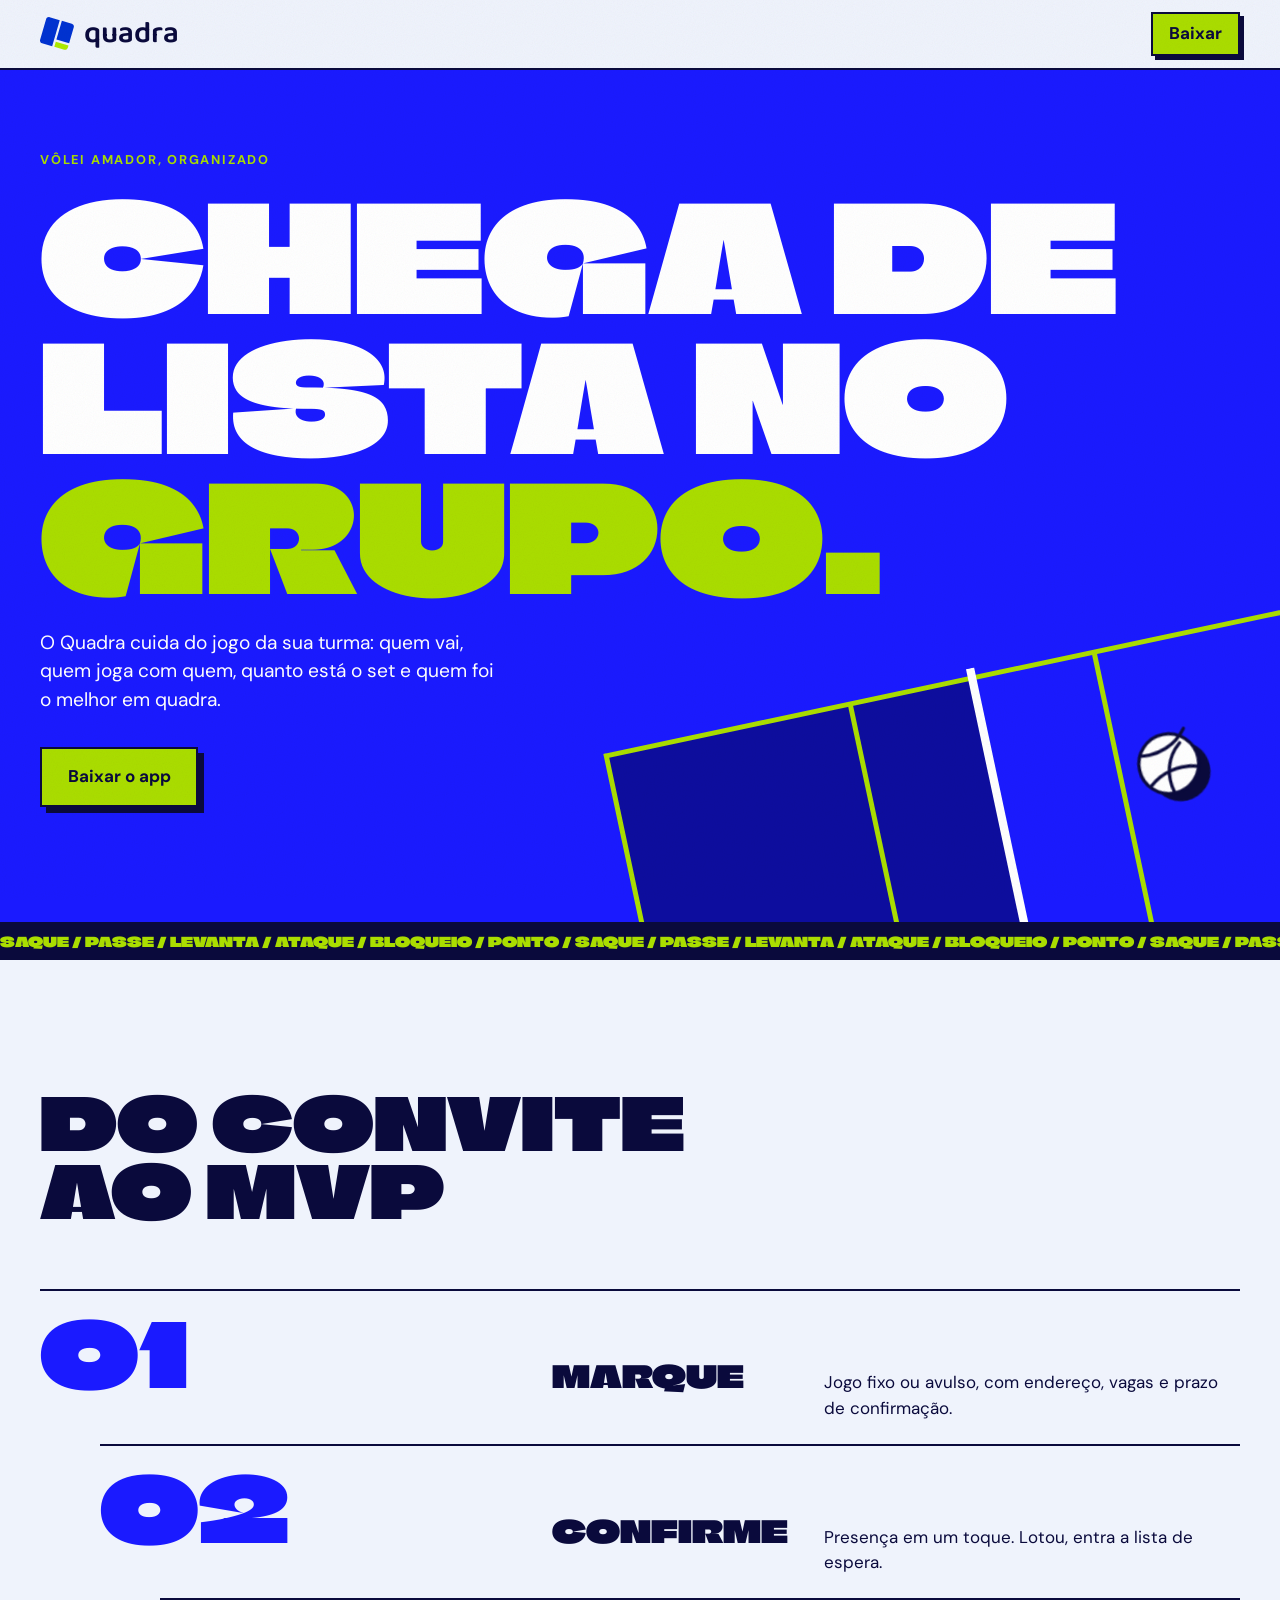
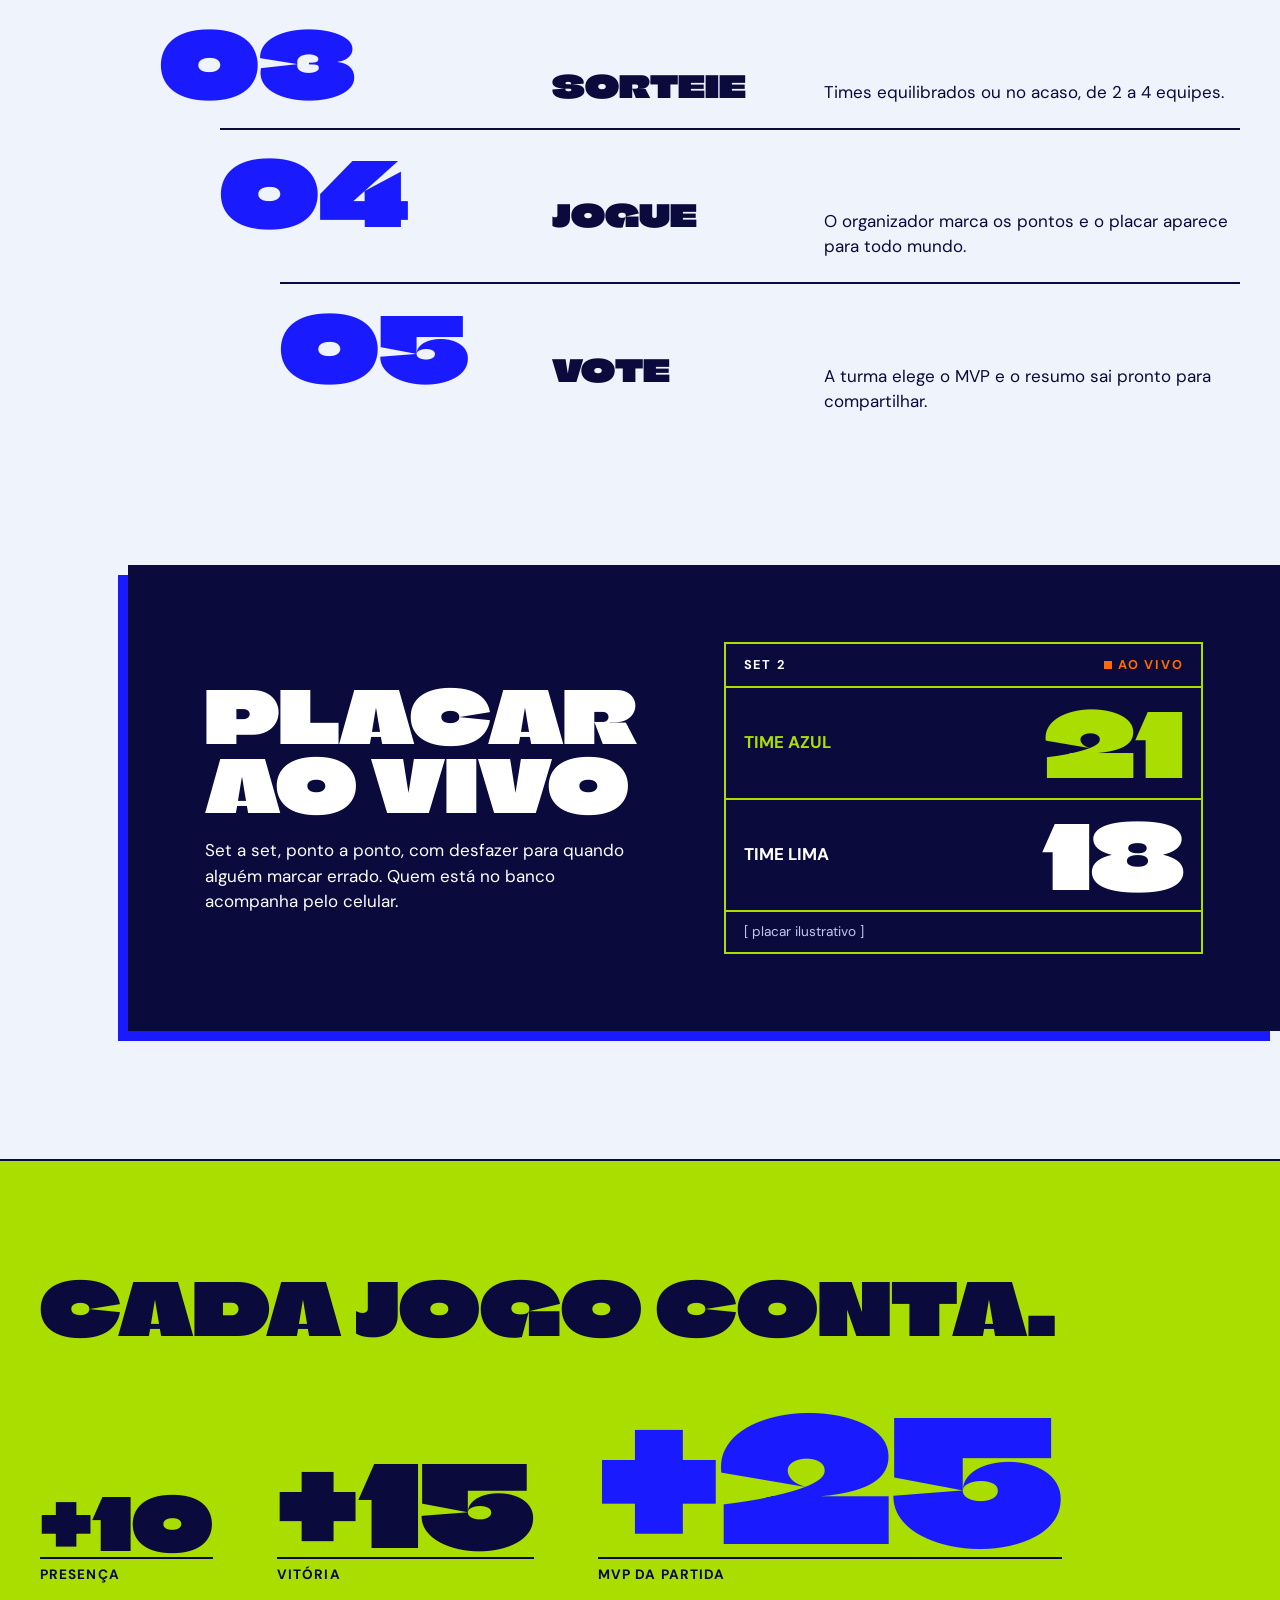
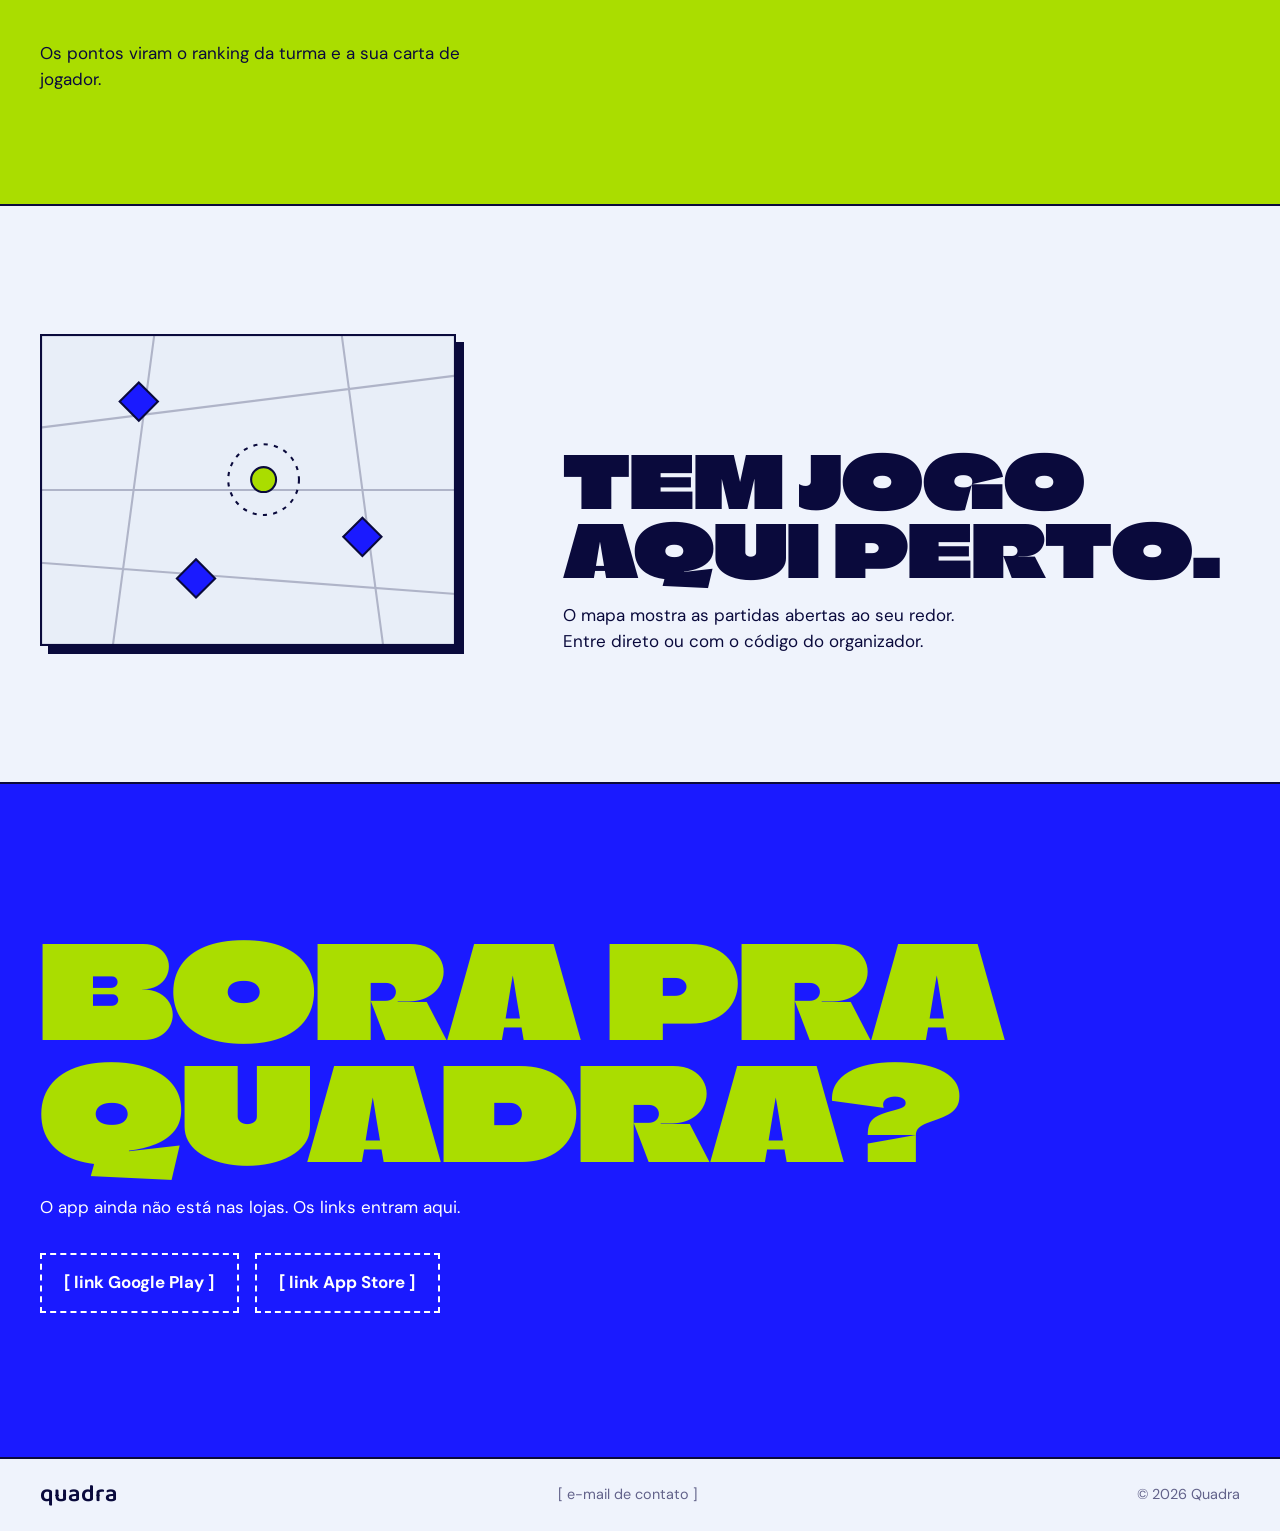
==== index.html @ 7c77d303 "feat(landing): página inicial do Quadra Co-Authored-By: Claude Opus 5.5 (1M context) <noreply@anthro" ====
<!doctype html>
<html lang="pt-BR">
<head>
  <meta charset="utf-8">
  <meta name="viewport" content="width=device-width, initial-scale=1">
  <title>Quadra | O vôlei da sua turma, organizado</title>
  <meta name="description" content="Quadra é o app de vôlei amador: presença confirmada, times equilibrados, placar ao vivo, MVP e ranking da turma.">
  <meta property="og:type" content="website">
  <meta property="og:title" content="Quadra | O vôlei da sua turma, organizado">
  <meta property="og:description" content="Presença confirmada, times equilibrados, placar ao vivo, MVP e ranking da turma.">
  <meta name="theme-color" content="#1A1AFF">

  <!-- Favicon: o símbolo da marca, inline (mesmos paths de Icone-quadra-logo.svg) -->
  <link rel="icon" href="data:image/svg+xml,%3Csvg xmlns='http://www.w3.org/2000/svg' viewBox='0 0 169 163'%3E%3Cpath d='M47.9.6l50.2 14.5-37.6 129.7-50.2-14.5C2.7 128.1-1.6 120.2.6 112.6L30.2 10.3C32.4 2.7 40.3-1.6 47.9.6z' fill='%230032D1'/%3E%3Cpath d='M120.5 162.2l-49.4-14.3 7.4-25.6 63.2 18.3-3.5 11.9c-2.2 7.6-10.1 11.9-17.7 9.7z' fill='%23ACEA00'/%3E%3Cpath d='M108.7 18.2l49.4 14.3c7.6 2.2 12 10.2 9.8 17.8l-23.2 79.8-63.1-18.3z' fill='%230032D1'/%3E%3C/svg%3E">

  <link rel="preconnect" href="https://fonts.googleapis.com">
  <link rel="preconnect" href="https://fonts.gstatic.com" crossorigin>
  <link rel="stylesheet" href="https://fonts.googleapis.com/css2?family=Climate+Crisis&family=DM+Sans:wght@400;500;700&display=swap">
  <!-- Baloo 2 é exclusiva do wordmark: baixa só as letras de "quadra" -->
  <link rel="stylesheet" href="https://fonts.googleapis.com/css2?family=Baloo+2:wght@600&text=quadra&display=swap">
  <link rel="stylesheet" href="styles.css">

  <!-- Liga o scroll reveal só se houver JS; sem JS o conteúdo fica visível -->
  <script>document.documentElement.classList.add('js')</script>
</head>
<body>
  <a class="skip" href="#conteudo">Pular para o conteúdo</a>

  <header class="top">
    <div class="wrap top-in">
      <a class="brand" href="#" aria-label="Quadra, início">
        <svg viewBox="0 0 169 163" width="34" height="33" aria-hidden="true">
          <path d="M47.9316.5777 98.0858 15.1204 60.4704 144.847 10.3162 130.304C2.72875 128.104-1.64255 120.163.557503 112.575L30.2026 10.3364C32.4026 2.74895 40.3442-1.62236 47.9316.5777Z" fill="#0032D1"/>
          <path d="M120.52 162.24 71.13 147.92 78.55 122.31 141.68 140.61 138.24 152.47C136.04 160.06 128.1 164.43 120.51 162.23Z" fill="#ACEA00"/>
          <path d="M108.737 18.2061 158.123 32.5259C165.711 34.726 170.082 42.6675 167.882 50.255L144.728 130.106 81.5986 111.801Z" fill="#0032D1"/>
        </svg>
        <span class="wordmark">quadra</span>
      </a>
      <a class="btn btn-small" href="#baixar">Baixar</a>
    </div>
  </header>

  <main id="conteudo">

    <!-- HERO: manchete à esquerda, quadra vista de cima sangrando pela direita -->
    <section class="hero">
      <div class="wrap">
        <p class="eyebrow">Vôlei amador, organizado</p>
        <h1>
          <span>Chega de</span>
          <span>lista no</span>
          <span class="hl">grupo.</span>
        </h1>
        <p class="lede">O Quadra cuida do jogo da sua turma: quem vai, quem joga com quem, quanto está o set e quem foi o melhor em quadra.</p>
        <a class="btn" href="#baixar">Baixar o app</a>
      </div>

      <svg class="court" viewBox="-12 -12 924 474" aria-hidden="true">
        <rect x="0" y="0" width="450" height="450" fill="#0D0D9E"/>
        <rect class="draw" x="0" y="0" width="900" height="450" pathLength="1"/>
        <line class="draw" x1="300" y1="0" x2="300" y2="450" pathLength="1"/>
        <line class="draw" x1="600" y1="0" x2="600" y2="450" pathLength="1"/>
        <line class="draw net" x1="450" y1="-12" x2="450" y2="462" pathLength="1"/>
        <g class="ball">
          <circle cx="672" cy="162" r="36" fill="#0A0A3C"/>
          <circle cx="660" cy="150" r="36" fill="#fff" stroke="#0A0A3C" stroke-width="4"/>
          <path d="M628 134c22 4 44-4 58-22M660 186c-6-22 0-44 18-58M634 172c16-14 38-18 60-12" fill="none" stroke="#0A0A3C" stroke-width="4" stroke-linecap="round"/>
        </g>
      </svg>
    </section>

    <!-- Faixa de cartaz, decorativa -->
    <p class="strip" aria-hidden="true">Saque / Passe / Levanta / Ataque / Bloqueio / Ponto / Saque / Passe / Levanta / Ataque / Bloqueio / Ponto / Saque / Passe / Levanta / Ataque</p>

    <!-- SÚMULA: o jogo em 5 linhas, em escada (--i desloca cada linha no desktop) -->
    <section class="sheet">
      <div class="wrap">
        <h2 class="reveal">Do convite<br>ao MVP</h2>
        <ol class="steps">
          <li class="reveal" style="--i:0"><h3>Marque</h3><p>Jogo fixo ou avulso, com endereço, vagas e prazo de confirmação.</p></li>
          <li class="reveal" style="--i:1"><h3>Confirme</h3><p>Presença em um toque. Lotou, entra a lista de espera.</p></li>
          <li class="reveal" style="--i:2"><h3>Sorteie</h3><p>Times equilibrados ou no acaso, de 2 a 4 equipes.</p></li>
          <li class="reveal" style="--i:3"><h3>Jogue</h3><p>O organizador marca os pontos e o placar aparece para todo mundo.</p></li>
          <li class="reveal" style="--i:4"><h3>Vote</h3><p>A turma elege o MVP e o resumo sai pronto para compartilhar.</p></li>
        </ol>
      </div>
    </section>

    <!-- PLACAR: bloco navy deslocado para a direita, sangrando a borda -->
    <section class="live">
      <div class="live-block reveal">
        <div>
          <h2>Placar<br>ao vivo</h2>
          <p>Set a set, ponto a ponto, com desfazer para quando alguém marcar errado. Quem está no banco acompanha pelo celular.</p>
        </div>
        <figure class="board">
          <div class="board-head"><span>Set 2</span><span class="on-air">Ao vivo</span></div>
          <div class="board-row lead"><span>Time azul</span><b>21</b></div>
          <div class="board-row"><span>Time lima</span><b>18</b></div>
          <figcaption>[ placar ilustrativo ]</figcaption>
        </figure>
      </div>
    </section>

    <!-- PONTOS: os três valores crescem com o que valem -->
    <section class="points">
      <div class="wrap">
        <h2 class="reveal">Cada jogo conta.</h2>
        <dl class="reveal">
          <div class="p1"><dt>Presença</dt><dd>+10</dd></div>
          <div class="p2"><dt>Vitória</dt><dd>+15</dd></div>
          <div class="p3"><dt>MVP da partida</dt><dd>+25</dd></div>
        </dl>
        <p class="reveal">Os pontos viram o ranking da turma e a sua carta de jogador.</p>
      </div>
    </section>

    <!-- MAPA -->
    <section class="near">
      <div class="wrap near-in">
        <svg class="map reveal" viewBox="0 0 400 300" aria-hidden="true">
          <rect x="1" y="1" width="398" height="298" fill="#E8EEF8" stroke="#0A0A3C" stroke-width="2"/>
          <path d="M0 90 400 40M0 220 400 250M110 0 70 300M290 0 330 300M0 150 400 150" stroke="#0A0A3C" stroke-width="2" opacity=".25"/>
          <g fill="#1A1AFF" stroke="#0A0A3C" stroke-width="2">
            <rect x="82" y="52" width="26" height="26" transform="rotate(45 95 65)"/>
            <rect x="297" y="182" width="26" height="26" transform="rotate(45 310 195)"/>
            <rect x="137" y="222" width="26" height="26" transform="rotate(45 150 235)"/>
          </g>
          <circle cx="215" cy="140" r="12" fill="#AADD00" stroke="#0A0A3C" stroke-width="2"/>
          <circle cx="215" cy="140" r="34" fill="none" stroke="#0A0A3C" stroke-width="2" stroke-dasharray="4 6"/>
        </svg>
        <div class="near-text reveal">
          <h2>Tem jogo<br>aqui perto.</h2>
          <p>O mapa mostra as partidas abertas ao seu redor. Entre direto ou com o código do organizador.</p>
        </div>
      </div>
    </section>

    <!-- DOWNLOAD: links das lojas ainda são placeholders [ ] -->
    <section class="get" id="baixar">
      <div class="wrap">
        <h2 class="reveal">Bora pra<br>quadra?</h2>
        <p class="reveal">O app ainda não está nas lojas. Os links entram aqui.</p>
        <p class="slots reveal">
          <span class="slot">[ link Google Play ]</span>
          <span class="slot">[ link App Store ]</span>
        </p>
      </div>
    </section>
  </main>

  <footer class="foot">
    <div class="wrap foot-in">
      <span class="wordmark">quadra</span>
      <span>[ e-mail de contato ]</span>
      <span>© 2026 Quadra</span>
    </div>
  </footer>

  <script>
    // Scroll reveal discreto: cada bloco aparece uma vez e para de ser observado.
    const io = new IntersectionObserver((entries) => {
      for (const e of entries) if (e.isIntersecting) { e.target.classList.add('in'); io.unobserve(e.target); }
    }, { rootMargin: '0px 0px -10% 0px' });
    document.querySelectorAll('.reveal').forEach((el) => io.observe(el));
  </script>
</body>
</html>
---- styles.css ----
/* Quadra landing — cartaz de campeonato.
   Regra de estilo única: cantos retos, linha de 2px, sombra dura (sem blur). */

:root {
  /* Tokens do app (quadra-mobile/tailwind.config.js), sempre em cor sólida */
  --blue: #1A1AFF;
  --blue-dark: #0D0D9E;
  --lime: #AADD00;
  --navy: #0A0A3C;
  --paper: #EFF3FC;
  --orange: #FF6B00;
  --muted: #62628A;

  --line: 2px solid var(--navy);
  --display: "Climate Crisis", Impact, sans-serif;
  --text: "DM Sans", "Trebuchet MS", sans-serif;
  --focus: var(--navy);
}

*, *::before, *::after { box-sizing: border-box; }

html { scroll-behavior: smooth; }

body {
  margin: 0;
  background: var(--paper);
  color: var(--navy);
  font: 400 1.0625rem/1.5 var(--text);
  overflow-x: hidden;
}

/* Grain: ruído SVG fixo por cima de tudo, bem leve, sem capturar cliques */
body::before {
  content: "";
  position: fixed;
  inset: 0;
  z-index: 10;
  pointer-events: none;
  opacity: .07;
  mix-blend-mode: multiply;
  background: url("data:image/svg+xml,%3Csvg xmlns='http://www.w3.org/2000/svg' width='200' height='200'%3E%3Cfilter id='n'%3E%3CfeTurbulence type='fractalNoise' baseFrequency='.9' numOctaves='2'/%3E%3C/filter%3E%3Crect width='200' height='200' filter='url(%23n)'/%3E%3C/svg%3E");
}

.wrap { width: min(100% - 2.5rem, 75rem); margin-inline: auto; }

h1, h2, h3 {
  margin: 0;
  font-family: var(--display);
  font-weight: 400;
  text-transform: uppercase; /* Climate Crisis é sempre maiúscula */
  line-height: .95;
}
h2 { font-size: clamp(1.9rem, 6vw, 4.5rem); }
p { margin: 0; max-width: 36ch; }

:focus-visible { outline: 3px solid var(--focus); outline-offset: 3px; }

.skip { position: absolute; left: -999px; top: 0; z-index: 20; padding: .75rem 1rem; background: var(--lime); color: var(--navy); font-weight: 700; }
.skip:focus { left: 0; }

/* ---------- Botão: a sombra dura "afunda" no hover e some no clique ---------- */
.btn {
  display: inline-block;
  padding: .95rem 1.6rem;
  background: var(--lime);
  color: var(--navy);
  border: var(--line);
  box-shadow: 6px 6px 0 var(--navy);
  font-weight: 700;
  text-decoration: none;
  transition: transform .12s, box-shadow .12s;
}
.btn:hover { transform: translate(3px, 3px); box-shadow: 3px 3px 0 var(--navy); }
.btn:active { transform: translate(6px, 6px); box-shadow: none; }
.btn-small { padding: .45rem 1rem; box-shadow: 4px 4px 0 var(--navy); }
.btn-small:hover { transform: translate(2px, 2px); box-shadow: 2px 2px 0 var(--navy); }
.btn-small:active { transform: translate(4px, 4px); }

/* ---------- Topo ---------- */
.top { border-bottom: var(--line); }
.top-in { display: flex; align-items: center; justify-content: space-between; padding-block: .75rem; }
.brand { display: flex; align-items: center; gap: .6rem; text-decoration: none; color: var(--navy); }
.wordmark { font: 600 1.9rem/1 "Baloo 2", var(--text); text-transform: lowercase; }

/* ---------- Hero ---------- */
.hero {
  --focus: #fff;
  position: relative;
  overflow: hidden;
  background: var(--blue);
  color: #fff;
  padding-top: clamp(2.5rem, 7vw, 5rem);
  border-bottom: var(--line);
}
.hero .wrap { position: relative; z-index: 1; }

.eyebrow { font-size: .8rem; font-weight: 700; letter-spacing: .14em; text-transform: uppercase; color: var(--lime); max-width: none; }

h1 { font-size: clamp(2.4rem, 11.5vw, 9.5rem); margin: 1rem 0 1.5rem; }
h1 span { display: block; white-space: nowrap; animation: rise .7s cubic-bezier(.2, .8, .2, 1) both; }
h1 span:nth-child(2) { animation-delay: .08s; }
h1 span:nth-child(3) { animation-delay: .16s; }
h1 .hl { color: var(--lime); }

.lede { font-size: clamp(1.05rem, 1.5vw, 1.3rem); margin-bottom: 2rem; }

/* Quadra vista de cima: no celular fica abaixo do texto, sangrando pela direita */
.court { display: block; width: 135%; margin: 2.5rem 0 -14% 12%; transform: rotate(-12deg); }
.draw { fill: none; stroke: var(--lime); stroke-width: 6; stroke-dasharray: 1; animation: draw 1.1s .35s ease-out both; }
.draw.net { stroke: #fff; stroke-width: 10; animation-delay: .9s; }
.ball { transform-box: fill-box; transform-origin: center; animation: pop .45s 1.4s cubic-bezier(.3, 1.6, .5, 1) both; }

@keyframes rise { from { opacity: 0; transform: translateY(.4em); } }
@keyframes draw { from { stroke-dashoffset: 1; } }
@keyframes pop { from { opacity: 0; transform: scale(.3); } }

/* ---------- Faixa ---------- */
.strip {
  max-width: none;
  padding: .7rem 0;
  background: var(--navy);
  color: var(--lime);
  font: 400 .85rem/1 var(--display);
  text-transform: uppercase;
  white-space: nowrap;
  overflow: hidden;
}

/* ---------- Súmula ---------- */
.sheet { padding-block: clamp(4rem, 10vw, 8rem); }
.sheet h2 { margin-bottom: clamp(2rem, 5vw, 4rem); }

.steps { list-style: none; margin: 0; padding: 0; counter-reset: step; }
.steps li {
  display: grid;
  grid-template-columns: 6.75rem 1fr; /* largura fixa: os títulos alinham mesmo com números de larguras diferentes */
  column-gap: 1rem;
  align-items: baseline;
  padding-block: 1.4rem;
  border-top: var(--line);
}
.steps li::before {
  counter-increment: step;
  content: counter(step, decimal-leading-zero);
  grid-row: span 2;
  font: 400 clamp(2.5rem, 7vw, 5.5rem)/.9 var(--display);
  color: var(--blue);
}
.steps h3 { font-size: clamp(1.15rem, 2.4vw, 1.9rem); margin-bottom: .4rem; }

/* ---------- Placar ---------- */
.live { padding-bottom: clamp(4rem, 10vw, 8rem); }
.live-block {
  --focus: #fff;
  display: grid;
  gap: 2.5rem;
  margin-left: max(1.25rem, 10vw); /* encosta na borda direita da tela */
  padding: clamp(2rem, 6vw, 5rem) clamp(1.25rem, 6vw, 5rem);
  background: var(--navy);
  color: #fff;
  box-shadow: -10px 10px 0 var(--blue);
}
.live-block h2 { margin-bottom: 1.25rem; }

.board { margin: 0; border: 2px solid var(--lime); max-width: 30rem; }
.board-head, .board-row { display: flex; align-items: center; justify-content: space-between; padding: .7rem 1.1rem; }
.board-head { font-size: .8rem; font-weight: 700; letter-spacing: .14em; text-transform: uppercase; }
.on-air { color: var(--orange); }
.on-air::before { content: ""; display: inline-block; width: .6em; height: .6em; margin-right: .5em; background: currentColor; }
.board-row { border-top: 2px solid var(--lime); font-weight: 700; text-transform: uppercase; }
.board-row b { font: 400 clamp(2.75rem, 9vw, 5.5rem)/1 var(--display); }
.board-row.lead { color: var(--lime); }
.board figcaption { padding: .6rem 1.1rem; border-top: 2px solid var(--lime); font-size: .85rem; color: #C3C6EA; }

/* ---------- Pontos ---------- */
.points { background: var(--lime); border-block: var(--line); padding-block: clamp(4rem, 10vw, 7rem); }
.points dl { display: flex; flex-wrap: wrap; align-items: flex-end; gap: 1.5rem clamp(1.5rem, 5vw, 4rem); margin: clamp(2rem, 5vw, 3.5rem) 0; }
.points dl div { display: flex; flex-direction: column-reverse; } /* número em cima, rótulo embaixo */
.points dt { font-weight: 700; text-transform: uppercase; letter-spacing: .08em; font-size: .85rem; border-top: var(--line); padding-top: .4rem; }
.points dd { margin: 0; font-family: var(--display); line-height: .95; }
.p1 dd { font-size: clamp(2.5rem, 7vw, 4.5rem); }
.p2 dd { font-size: clamp(3.25rem, 10vw, 7rem); }
.p3 dd { font-size: clamp(4rem, 14vw, 10.5rem); color: var(--blue); }

/* ---------- Mapa ---------- */
.near { padding-block: clamp(4rem, 10vw, 8rem); }
.near-in { display: grid; gap: 2.5rem; }
.map { width: min(100%, 26rem); box-shadow: 8px 8px 0 var(--navy); }
.near h2 { margin-bottom: 1.25rem; }

/* ---------- Download ---------- */
.get { --focus: #fff; background: var(--blue); color: #fff; border-top: var(--line); padding-block: clamp(4rem, 12vw, 9rem); }
.get h2 { font-size: clamp(2.4rem, 10vw, 8rem); color: var(--lime); margin-bottom: 1.5rem; }
.slots { display: flex; flex-wrap: wrap; gap: 1rem; margin-top: 2rem; max-width: none; }
.slot { padding: .95rem 1.4rem; border: 2px dashed #fff; font-weight: 700; }

/* ---------- Rodapé ---------- */
.foot { border-top: var(--line); }
.foot-in { display: flex; flex-wrap: wrap; align-items: center; justify-content: space-between; gap: .75rem 2rem; padding-block: 1.5rem; font-size: .9rem; color: var(--muted); }
.foot .wordmark { color: var(--navy); font-size: 1.5rem; }

/* ---------- Scroll reveal (só com JS, ver <head>) ---------- */
.js .reveal { opacity: 0; transform: translateY(24px); transition: opacity .6s ease-out, transform .6s ease-out; }
.js .reveal.in { opacity: 1; transform: none; }

/* ---------- Desktop ---------- */
@media (min-width: 60rem) {
  .hero { padding-bottom: clamp(5rem, 9vw, 9rem); }
  /* A quadra sai do fluxo e entra por baixo da manchete, à direita */
  .court { position: absolute; right: -9%; bottom: -16%; width: 60%; margin: 0; }

  /* Escada: cada linha da súmula começa 5% mais à direita */
  .steps li { grid-template-columns: auto minmax(0, 15rem) minmax(0, 26rem); column-gap: 2rem; margin-left: calc(var(--i) * 5%); }
  .steps li::before { grid-row: auto; }
  .steps h3 { margin: 0; }

  .live-block { grid-template-columns: 1fr 1fr; align-items: center; }

  .near-in { grid-template-columns: 5fr 7fr; align-items: start; }
  .near-text { margin-top: 7rem; } /* texto desalinhado do mapa, de propósito */
}

@media (prefers-reduced-motion: reduce) {
  html { scroll-behavior: auto; }
  *, *::before, *::after { animation: none !important; transition: none !important; }
  .js .reveal { opacity: 1; transform: none; }
}
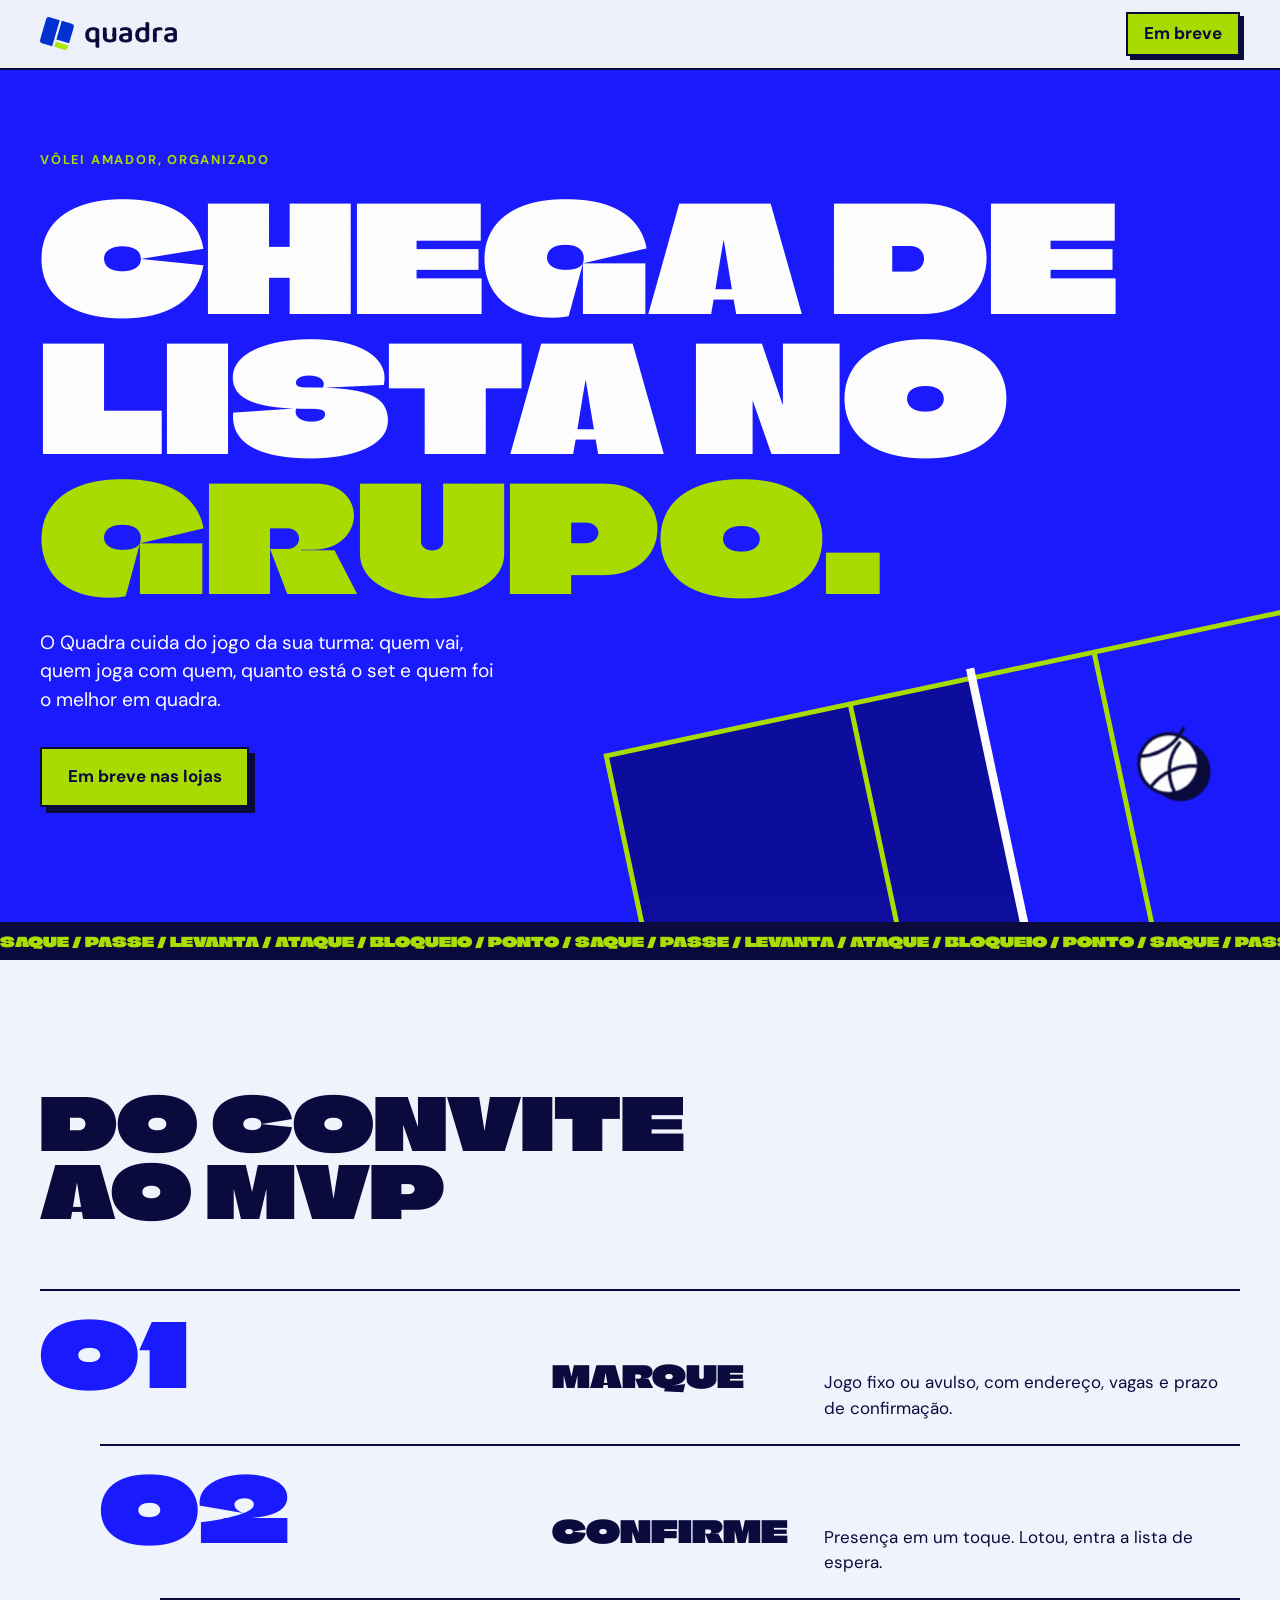
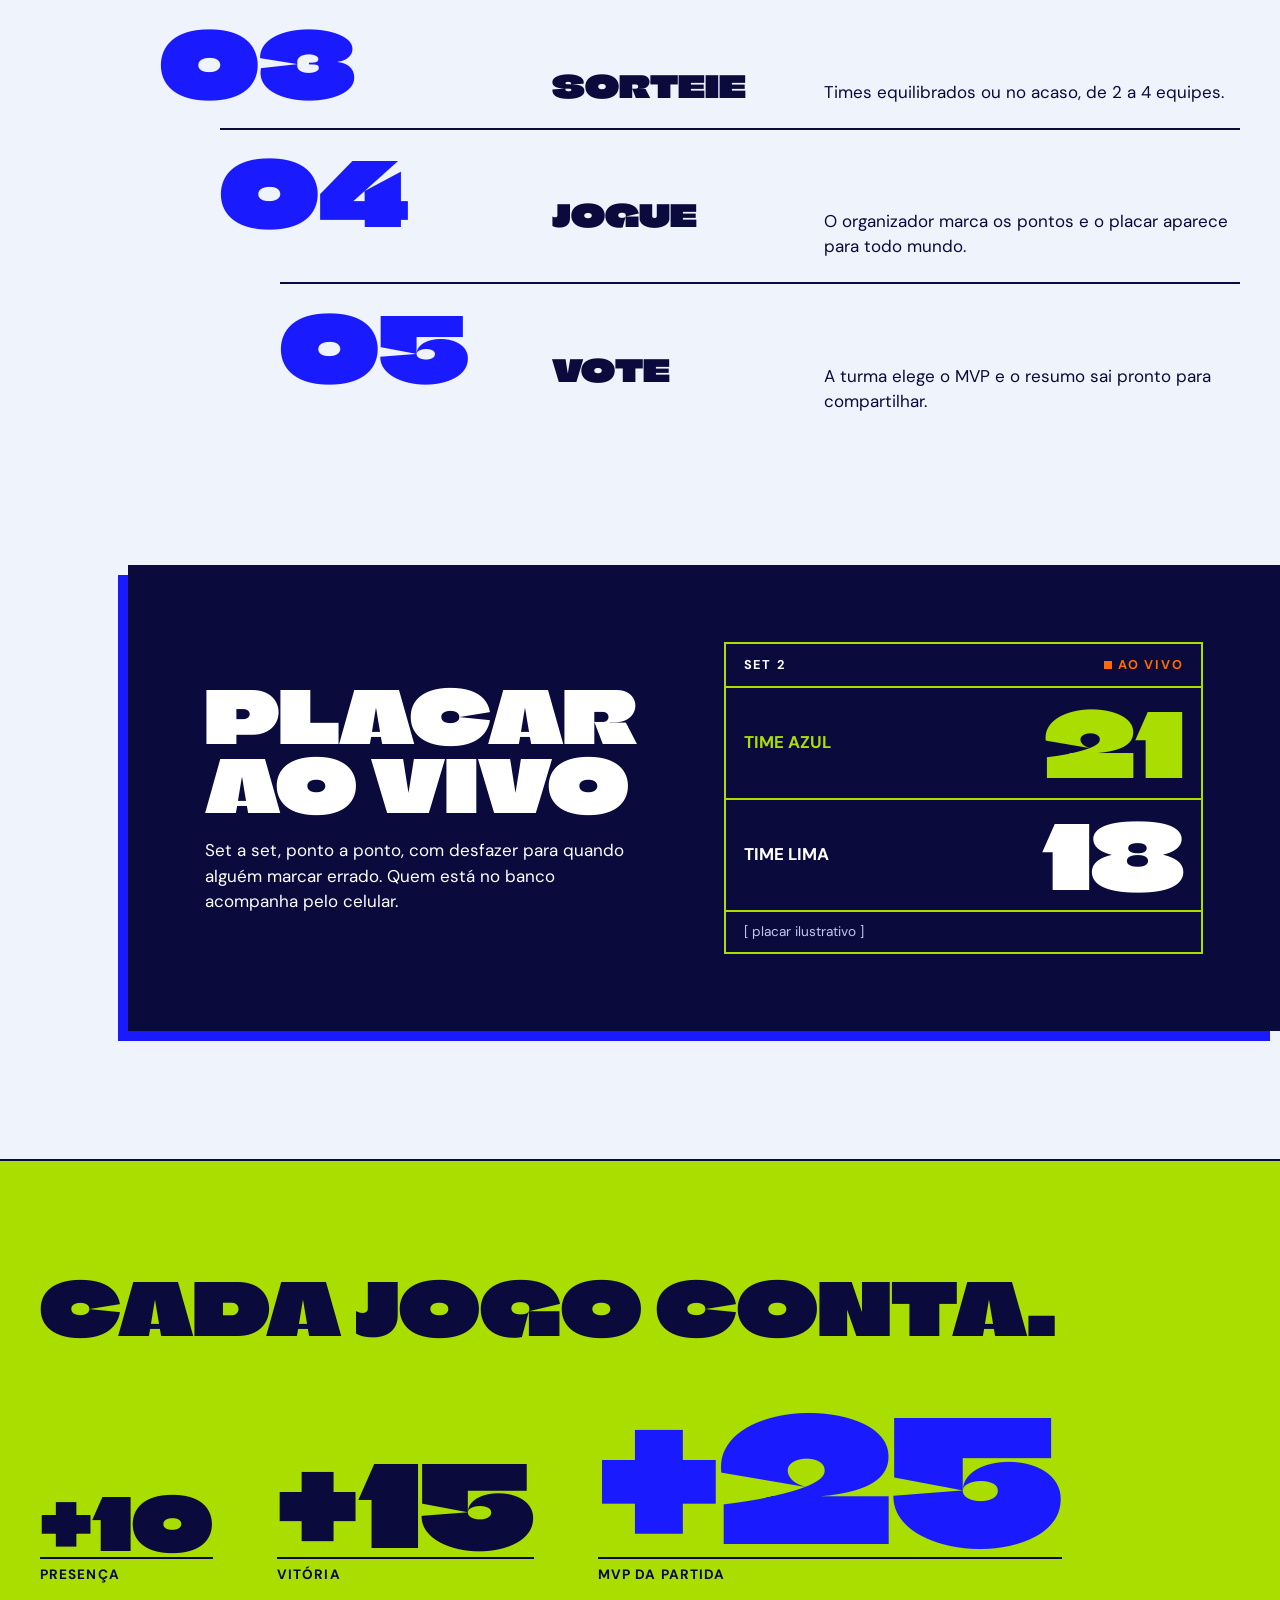
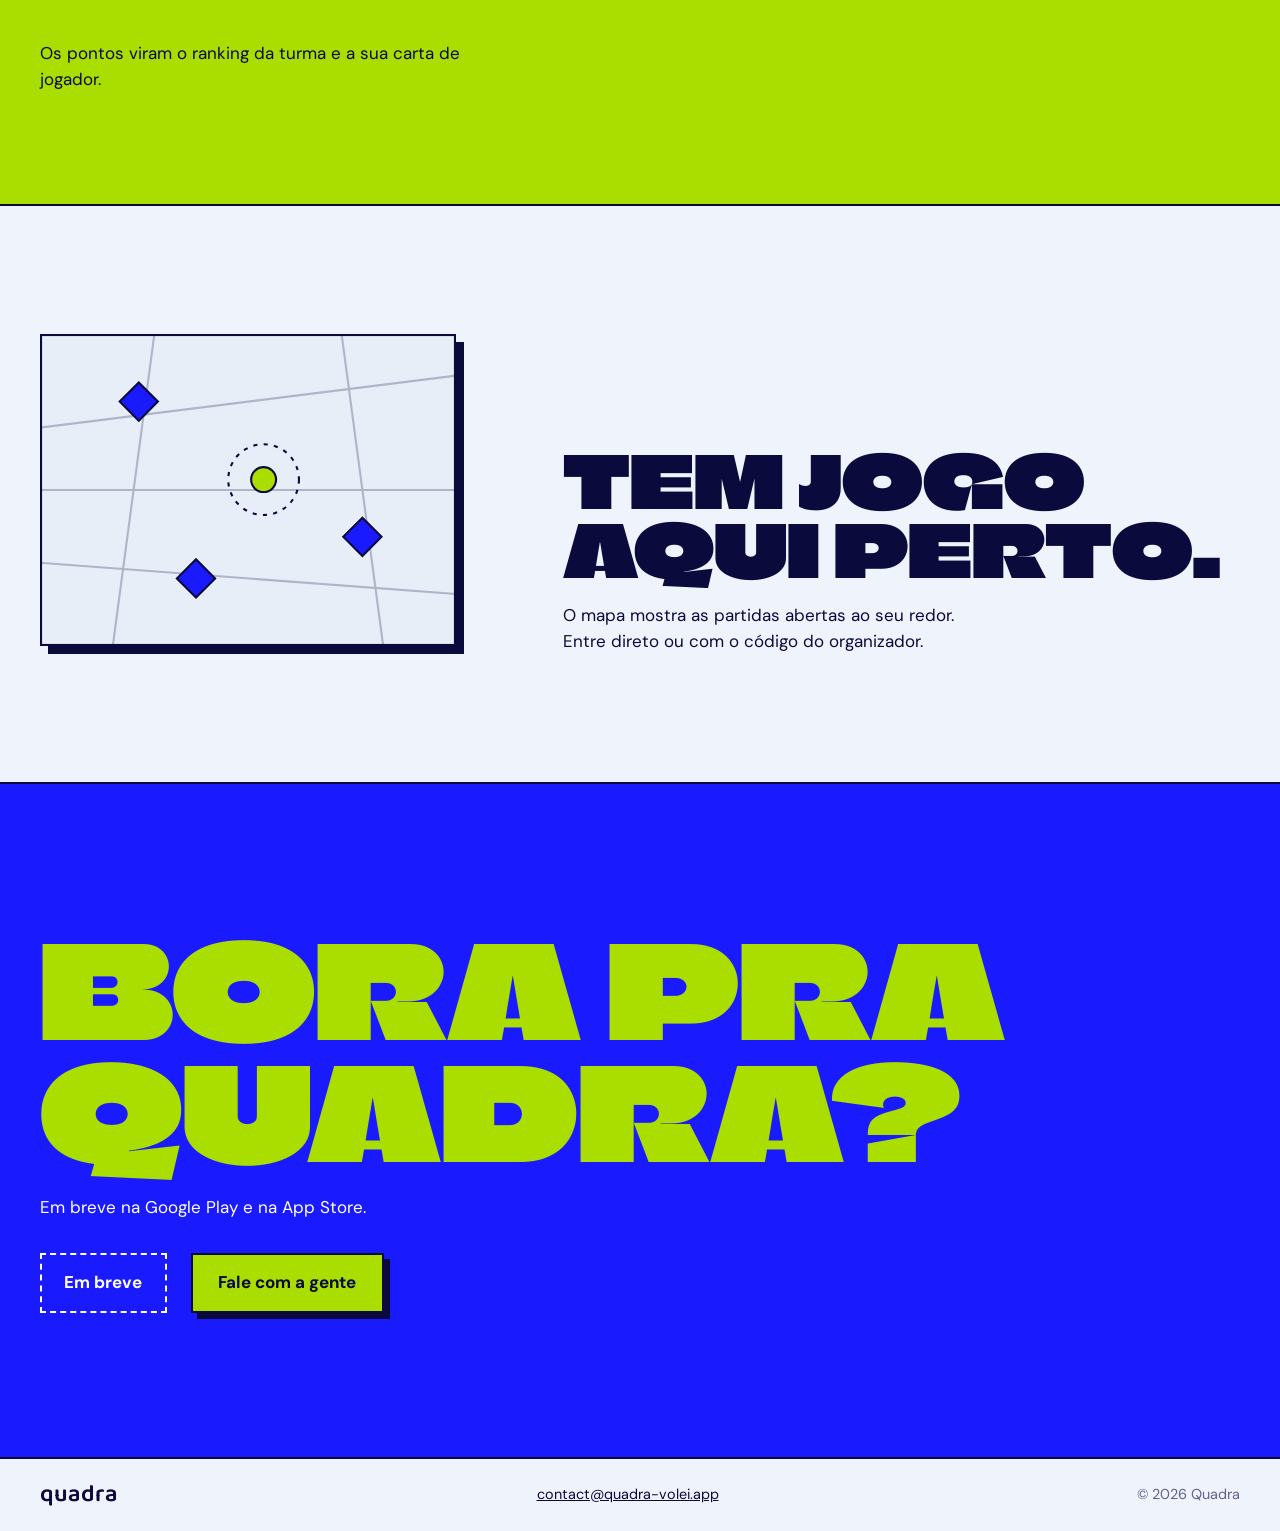
==== commit 92056d0a: "feat(landing): domínio, e-mail de contato e "em breve" nas lojas Co-Authored-By: Claude Opus 5.5 (1M" ====
--- a/index.html
+++ b/index.html
@@ -5,7 +5,9 @@
   <meta name="viewport" content="width=device-width, initial-scale=1">
   <title>Quadra | O vôlei da sua turma, organizado</title>
   <meta name="description" content="Quadra é o app de vôlei amador: presença confirmada, times equilibrados, placar ao vivo, MVP e ranking da turma.">
+  <link rel="canonical" href="https://quadra-volei.app/">
   <meta property="og:type" content="website">
+  <meta property="og:url" content="https://quadra-volei.app/">
   <meta property="og:title" content="Quadra | O vôlei da sua turma, organizado">
   <meta property="og:description" content="Presença confirmada, times equilibrados, placar ao vivo, MVP e ranking da turma.">
   <meta name="theme-color" content="#1A1AFF">
@@ -36,7 +38,7 @@
         </svg>
         <span class="wordmark">quadra</span>
       </a>
-      <a class="btn btn-small" href="#baixar">Baixar</a>
+      <a class="btn btn-small" href="#baixar">Em breve</a>
     </div>
   </header>
 
@@ -52,7 +54,7 @@
           <span class="hl">grupo.</span>
         </h1>
         <p class="lede">O Quadra cuida do jogo da sua turma: quem vai, quem joga com quem, quanto está o set e quem foi o melhor em quadra.</p>
-        <a class="btn" href="#baixar">Baixar o app</a>
+        <a class="btn" href="#baixar">Em breve nas lojas</a>
       </div>
 
       <svg class="court" viewBox="-12 -12 924 474" aria-hidden="true">
@@ -136,14 +138,14 @@
       </div>
     </section>
 
-    <!-- DOWNLOAD: links das lojas ainda são placeholders [ ] -->
+    <!-- DOWNLOAD: o app ainda não está nas lojas; trocar por links quando sair -->
     <section class="get" id="baixar">
       <div class="wrap">
         <h2 class="reveal">Bora pra<br>quadra?</h2>
-        <p class="reveal">O app ainda não está nas lojas. Os links entram aqui.</p>
+        <p class="reveal">Em breve na Google Play e na App Store.</p>
         <p class="slots reveal">
-          <span class="slot">[ link Google Play ]</span>
-          <span class="slot">[ link App Store ]</span>
+          <span class="slot">Em breve</span>
+          <a class="btn" href="mailto:contact@quadra-volei.app">Fale com a gente</a>
         </p>
       </div>
     </section>
@@ -152,7 +154,7 @@
   <footer class="foot">
     <div class="wrap foot-in">
       <span class="wordmark">quadra</span>
-      <span>[ e-mail de contato ]</span>
+      <a href="mailto:contact@quadra-volei.app">contact@quadra-volei.app</a>
       <span>© 2026 Quadra</span>
     </div>
   </footer>
--- a/styles.css
+++ b/styles.css
@@ -191,7 +191,8 @@
 /* ---------- Download ---------- */
 .get { --focus: #fff; background: var(--blue); color: #fff; border-top: var(--line); padding-block: clamp(4rem, 12vw, 9rem); }
 .get h2 { font-size: clamp(2.4rem, 10vw, 8rem); color: var(--lime); margin-bottom: 1.5rem; }
-.slots { display: flex; flex-wrap: wrap; gap: 1rem; margin-top: 2rem; max-width: none; }
+.foot a { color: var(--navy); }
+.slots { display: flex; flex-wrap: wrap; align-items: center; gap: 1.5rem; margin-top: 2rem; max-width: none; }
 .slot { padding: .95rem 1.4rem; border: 2px dashed #fff; font-weight: 700; }
 
 /* ---------- Rodapé ---------- */
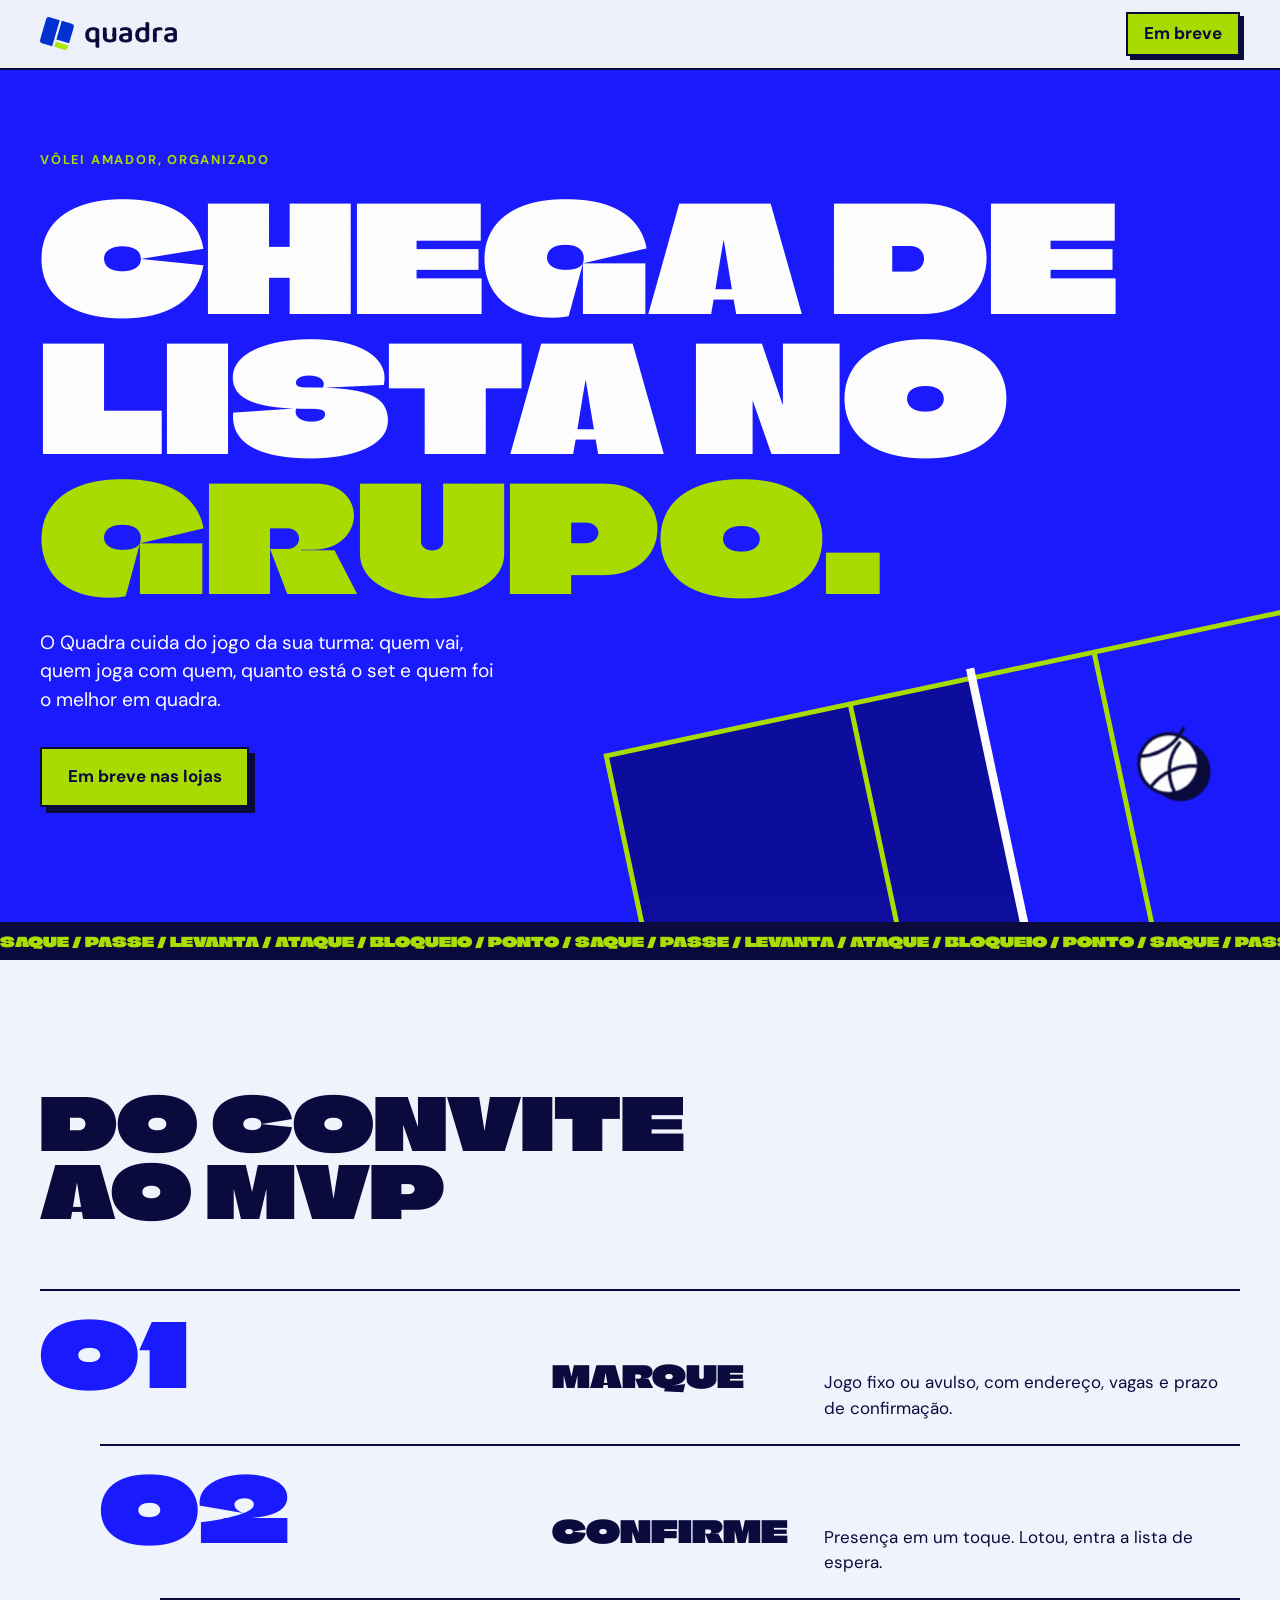
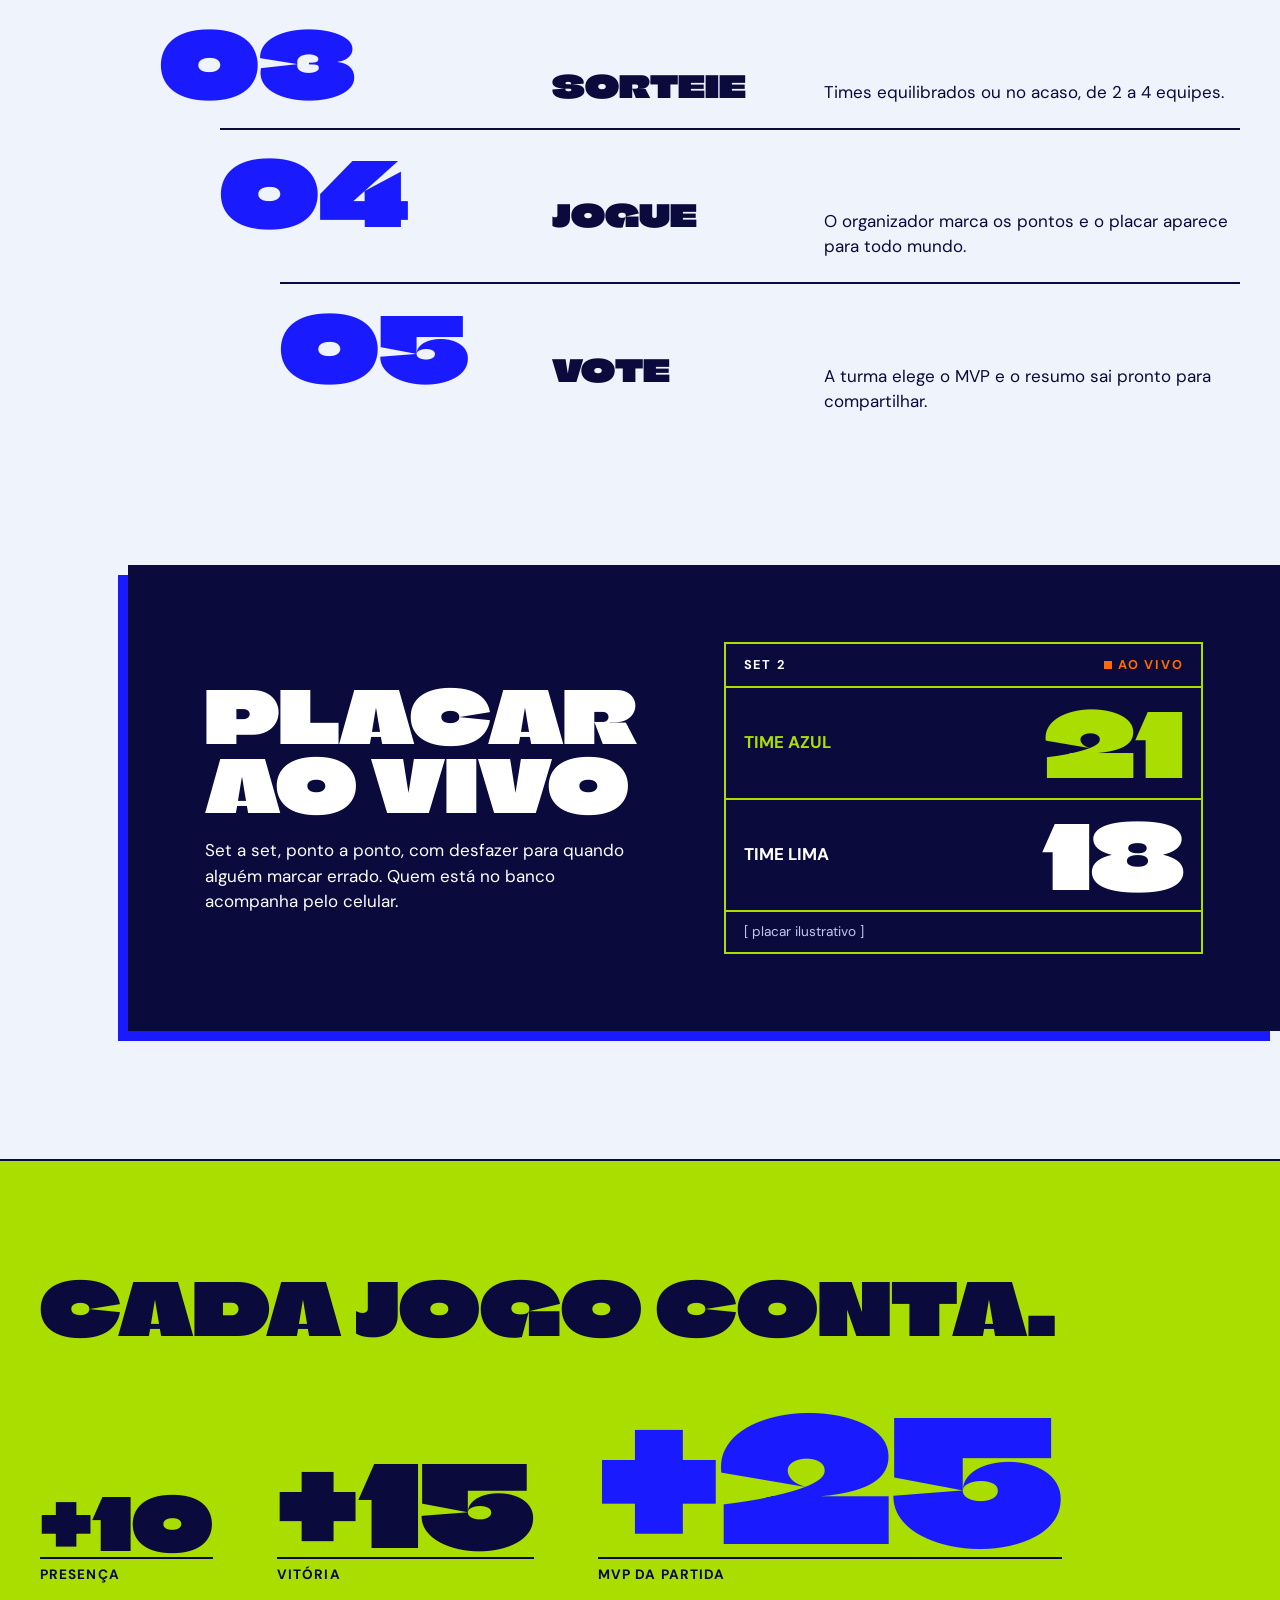
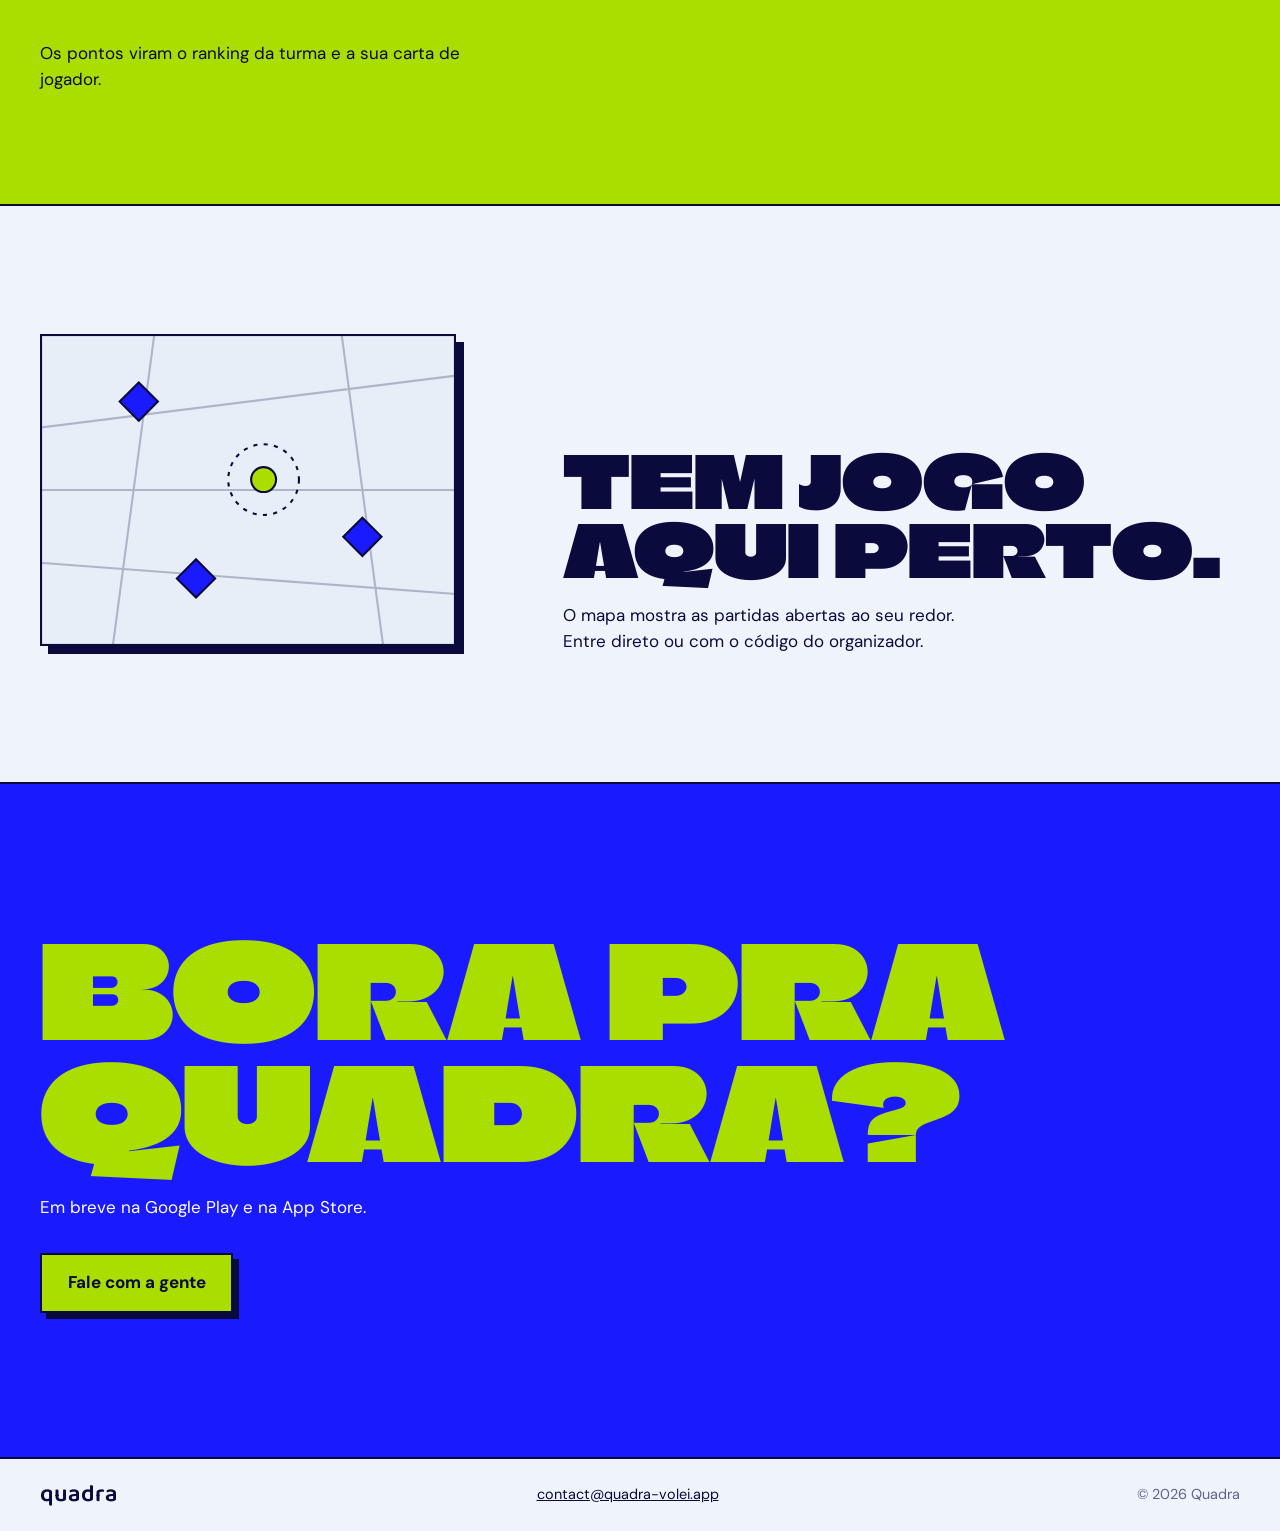
==== commit d6e3616b: "fix(landing): remove o "em breve" duplicado no fechamento Co-Authored-By: Claude Opus 5.5 (1M contex" ====
--- a/index.html
+++ b/index.html
@@ -144,7 +144,6 @@
         <h2 class="reveal">Bora pra<br>quadra?</h2>
         <p class="reveal">Em breve na Google Play e na App Store.</p>
         <p class="slots reveal">
-          <span class="slot">Em breve</span>
           <a class="btn" href="mailto:contact@quadra-volei.app">Fale com a gente</a>
         </p>
       </div>
--- a/styles.css
+++ b/styles.css
@@ -193,7 +193,6 @@
 .get h2 { font-size: clamp(2.4rem, 10vw, 8rem); color: var(--lime); margin-bottom: 1.5rem; }
 .foot a { color: var(--navy); }
 .slots { display: flex; flex-wrap: wrap; align-items: center; gap: 1.5rem; margin-top: 2rem; max-width: none; }
-.slot { padding: .95rem 1.4rem; border: 2px dashed #fff; font-weight: 700; }
 
 /* ---------- Rodapé ---------- */
 .foot { border-top: var(--line); }
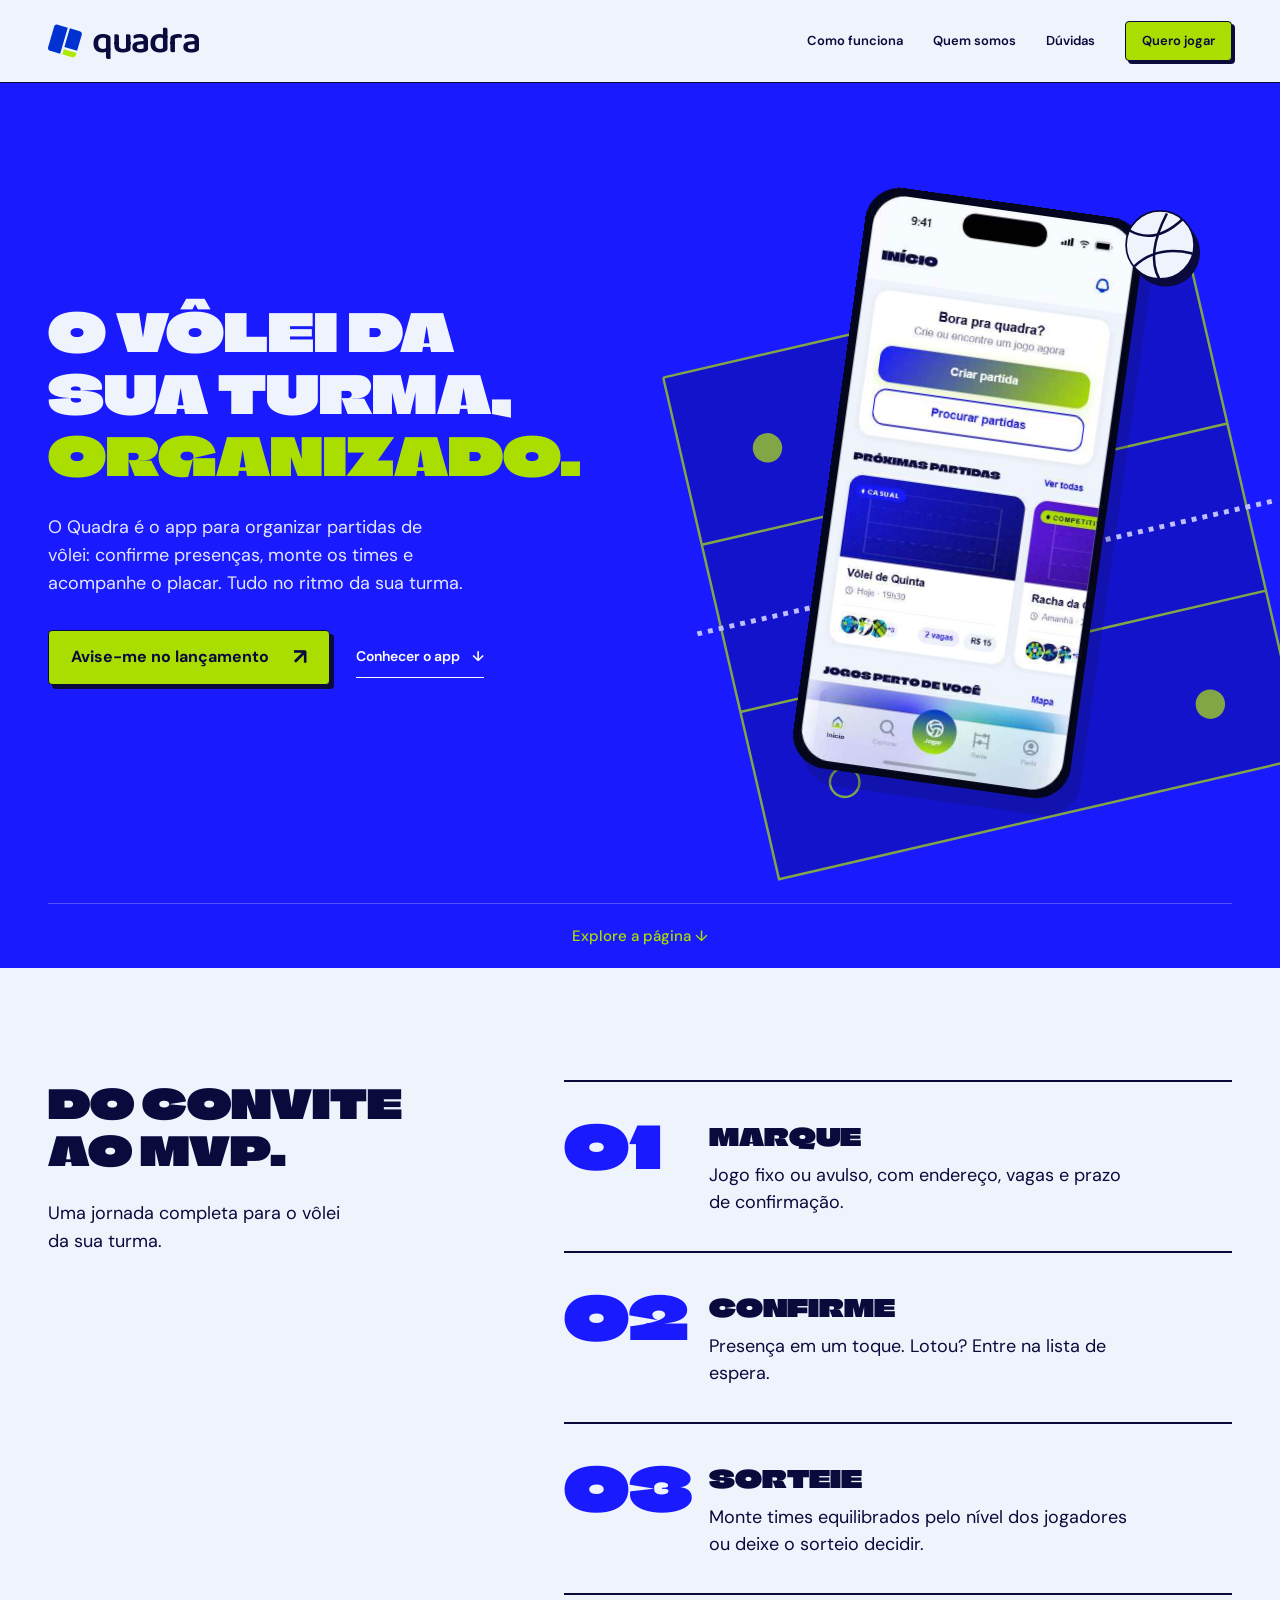
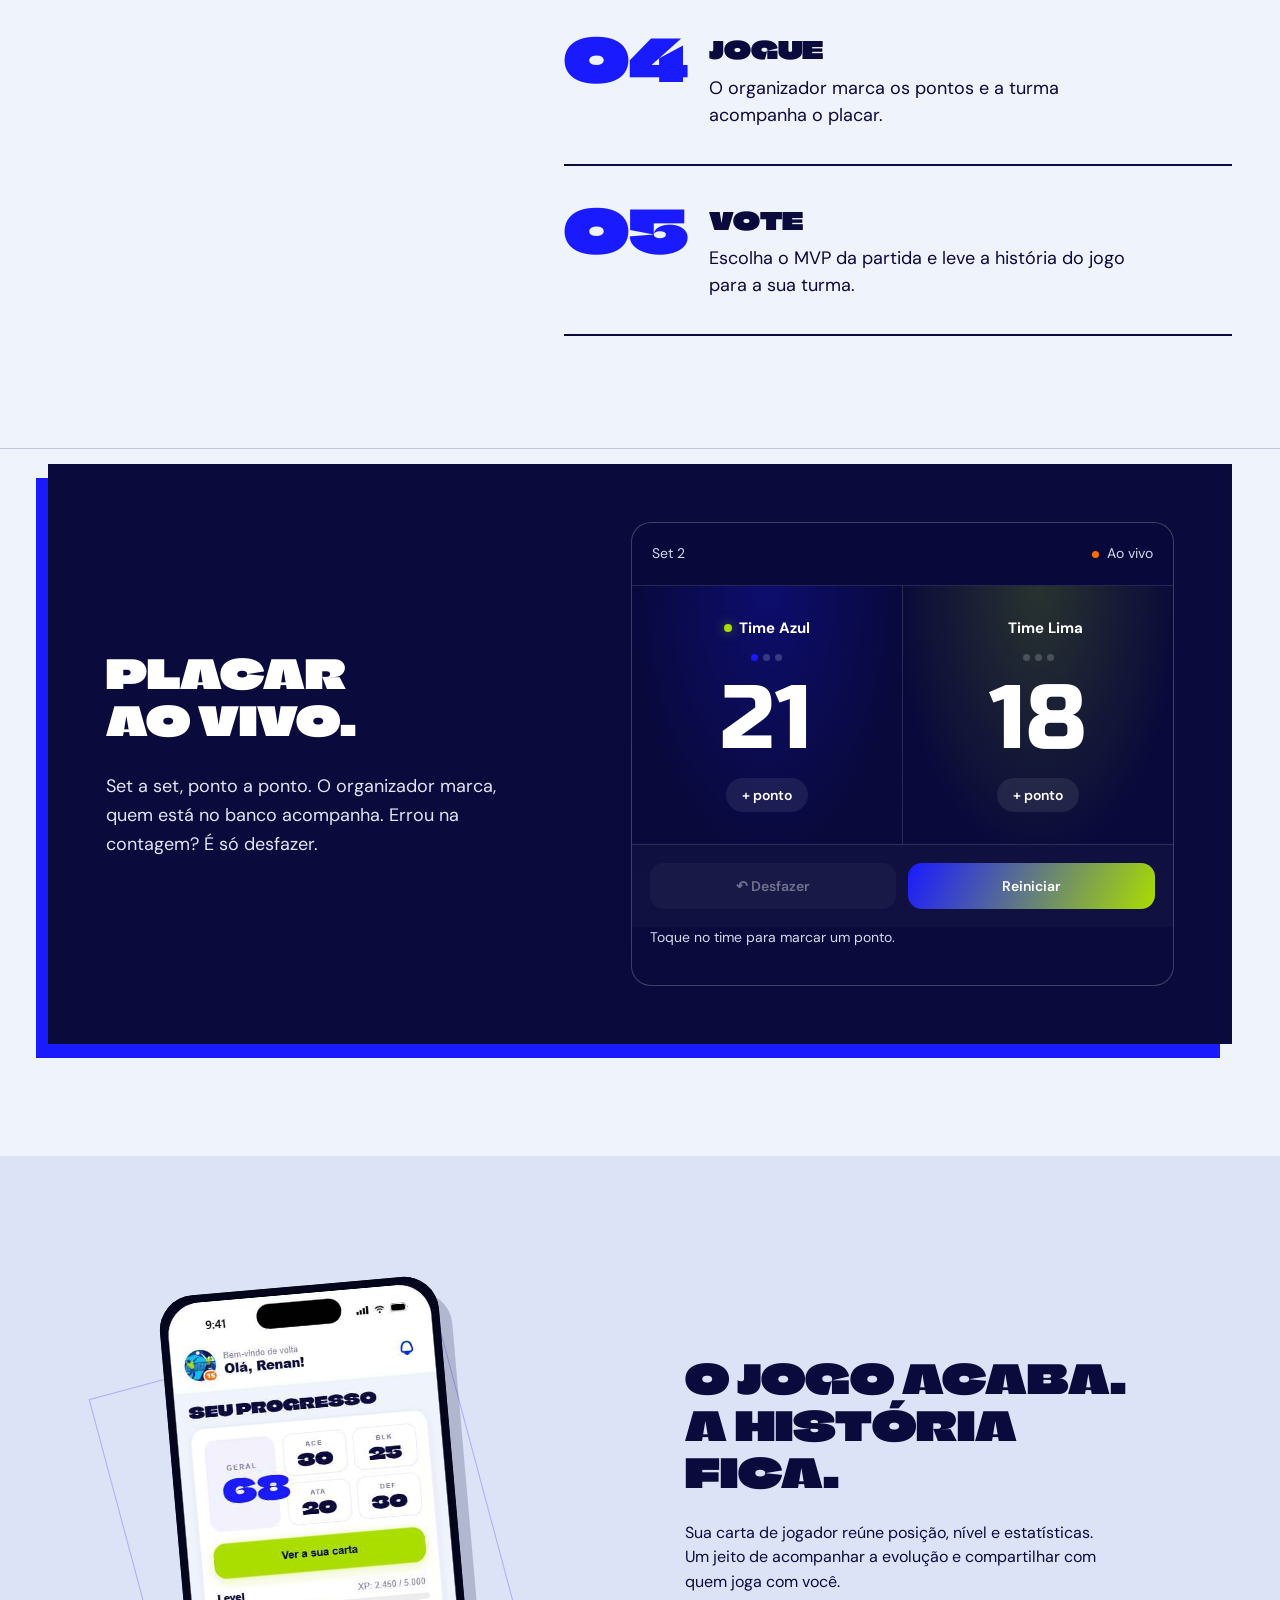
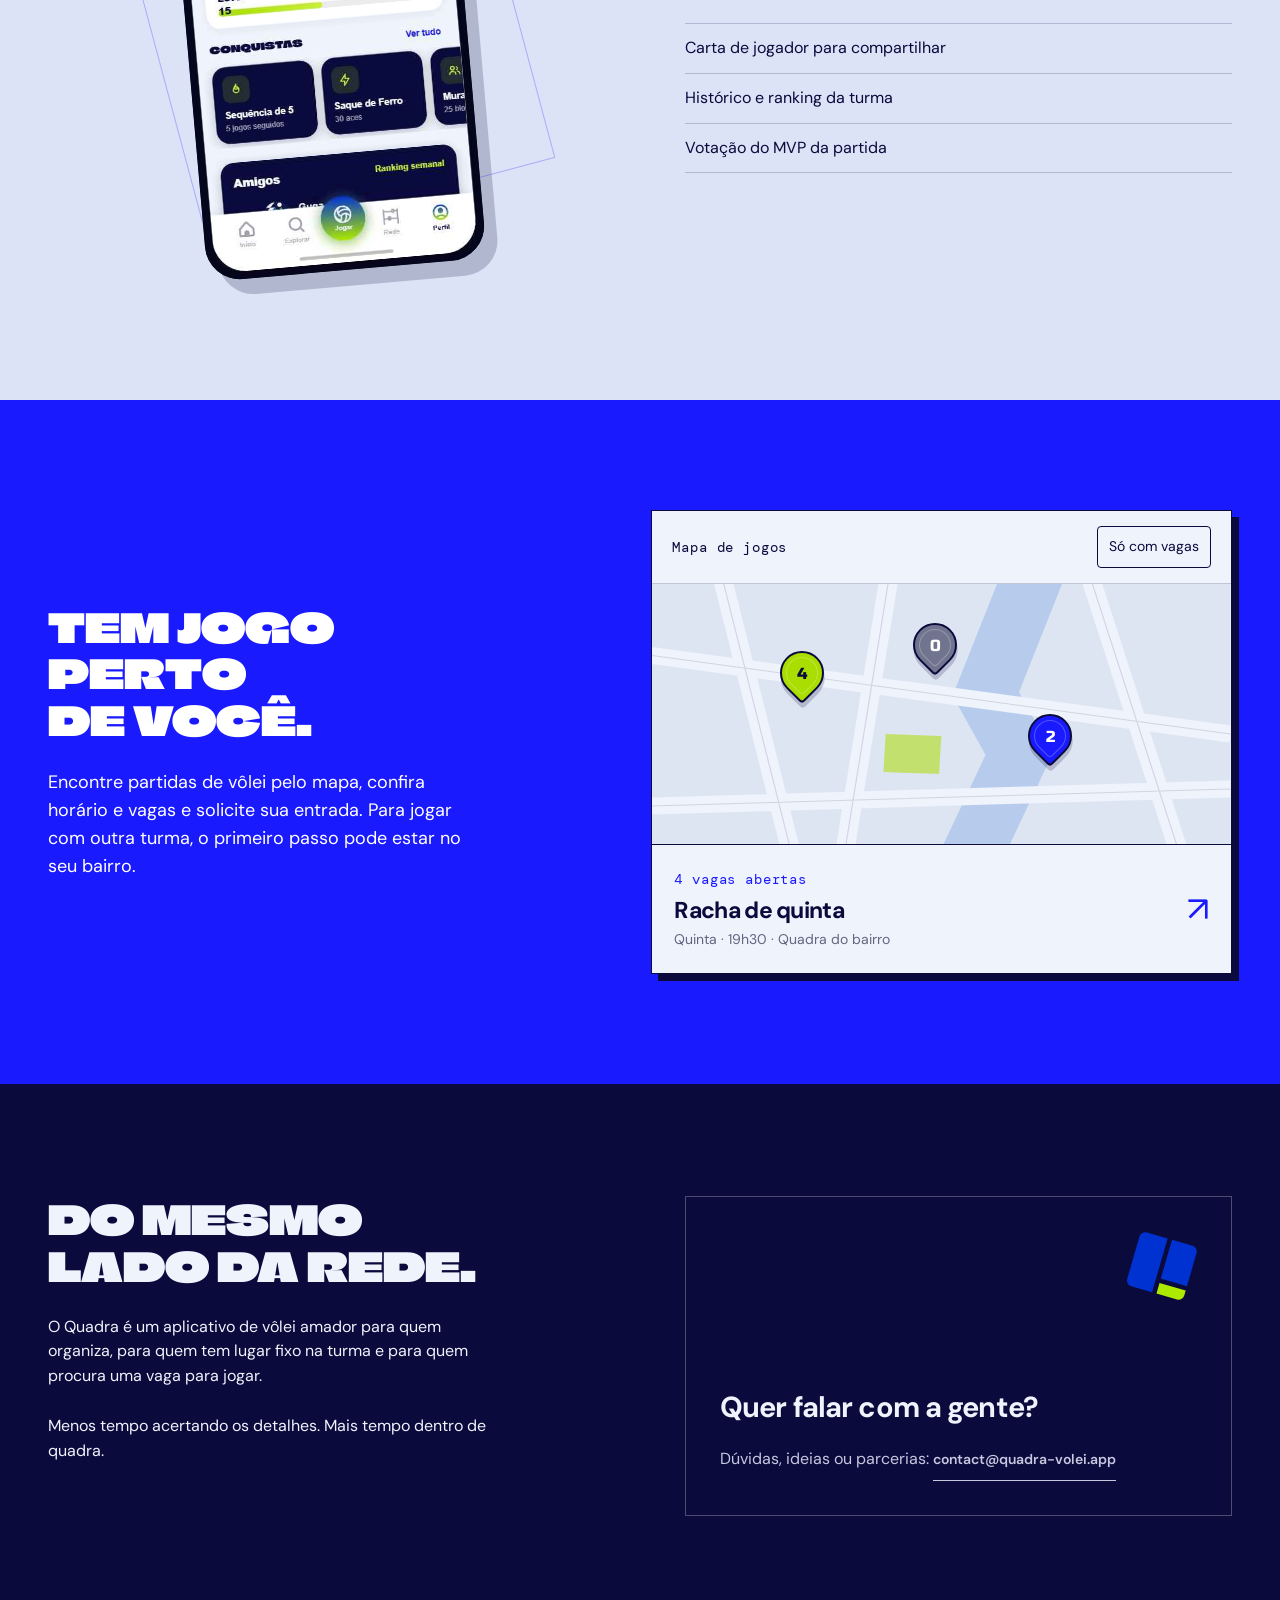
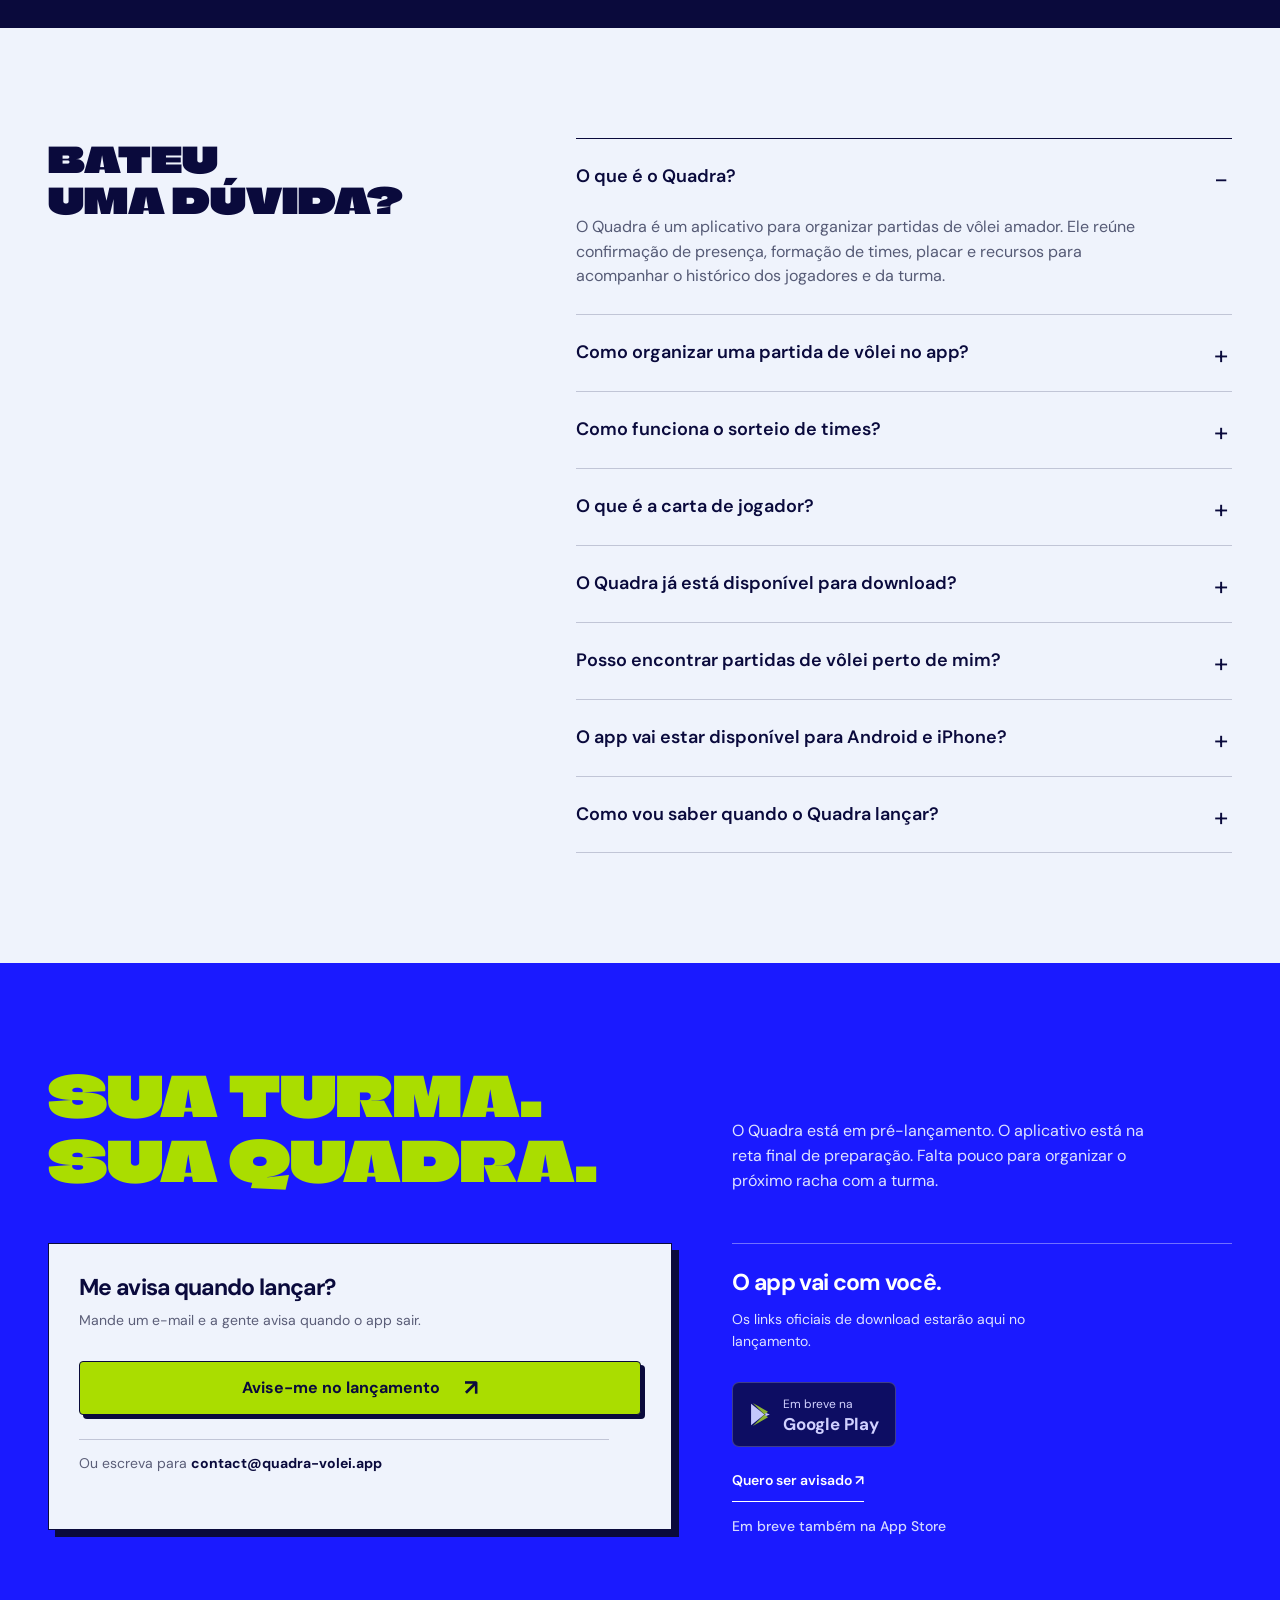
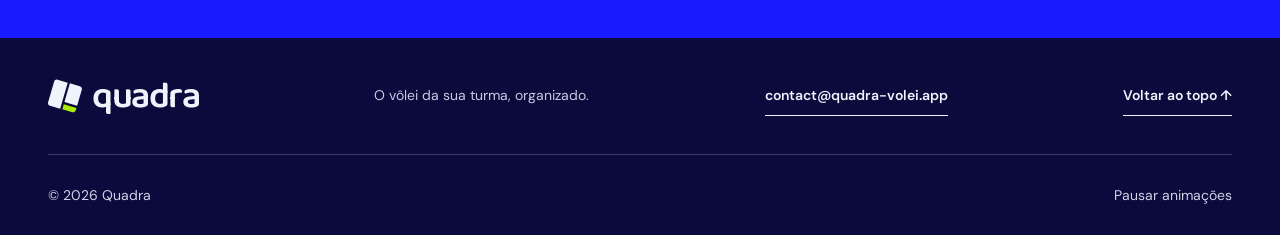
==== commit 509659fc: "feat(landing): versão do designer, sem textos de prévia Troca a página pela versão do designer (HTML" ====
--- a/index.html
+++ b/index.html
@@ -1,169 +1,337 @@
 <!doctype html>
 <html lang="pt-BR">
 <head>
-  <meta charset="utf-8">
-  <meta name="viewport" content="width=device-width, initial-scale=1">
-  <title>Quadra | O vôlei da sua turma, organizado</title>
-  <meta name="description" content="Quadra é o app de vôlei amador: presença confirmada, times equilibrados, placar ao vivo, MVP e ranking da turma.">
-  <link rel="canonical" href="https://quadra-volei.app/">
-  <meta property="og:type" content="website">
-  <meta property="og:url" content="https://quadra-volei.app/">
-  <meta property="og:title" content="Quadra | O vôlei da sua turma, organizado">
-  <meta property="og:description" content="Presença confirmada, times equilibrados, placar ao vivo, MVP e ranking da turma.">
-  <meta name="theme-color" content="#1A1AFF">
-
-  <!-- Favicon: o símbolo da marca, inline (mesmos paths de Icone-quadra-logo.svg) -->
-  <link rel="icon" href="data:image/svg+xml,%3Csvg xmlns='http://www.w3.org/2000/svg' viewBox='0 0 169 163'%3E%3Cpath d='M47.9.6l50.2 14.5-37.6 129.7-50.2-14.5C2.7 128.1-1.6 120.2.6 112.6L30.2 10.3C32.4 2.7 40.3-1.6 47.9.6z' fill='%230032D1'/%3E%3Cpath d='M120.5 162.2l-49.4-14.3 7.4-25.6 63.2 18.3-3.5 11.9c-2.2 7.6-10.1 11.9-17.7 9.7z' fill='%23ACEA00'/%3E%3Cpath d='M108.7 18.2l49.4 14.3c7.6 2.2 12 10.2 9.8 17.8l-23.2 79.8-63.1-18.3z' fill='%230032D1'/%3E%3C/svg%3E">
-
-  <link rel="preconnect" href="https://fonts.googleapis.com">
-  <link rel="preconnect" href="https://fonts.gstatic.com" crossorigin>
-  <link rel="stylesheet" href="https://fonts.googleapis.com/css2?family=Climate+Crisis&family=DM+Sans:wght@400;500;700&display=swap">
-  <!-- Baloo 2 é exclusiva do wordmark: baixa só as letras de "quadra" -->
-  <link rel="stylesheet" href="https://fonts.googleapis.com/css2?family=Baloo+2:wght@600&text=quadra&display=swap">
-  <link rel="stylesheet" href="styles.css">
-
-  <!-- Liga o scroll reveal só se houver JS; sem JS o conteúdo fica visível -->
-  <script>document.documentElement.classList.add('js')</script>
-</head>
-<body>
-  <a class="skip" href="#conteudo">Pular para o conteúdo</a>
-
-  <header class="top">
-    <div class="wrap top-in">
-      <a class="brand" href="#" aria-label="Quadra, início">
-        <svg viewBox="0 0 169 163" width="34" height="33" aria-hidden="true">
-          <path d="M47.9316.5777 98.0858 15.1204 60.4704 144.847 10.3162 130.304C2.72875 128.104-1.64255 120.163.557503 112.575L30.2026 10.3364C32.4026 2.74895 40.3442-1.62236 47.9316.5777Z" fill="#0032D1"/>
-          <path d="M120.52 162.24 71.13 147.92 78.55 122.31 141.68 140.61 138.24 152.47C136.04 160.06 128.1 164.43 120.51 162.23Z" fill="#ACEA00"/>
-          <path d="M108.737 18.2061 158.123 32.5259C165.711 34.726 170.082 42.6675 167.882 50.255L144.728 130.106 81.5986 111.801Z" fill="#0032D1"/>
-        </svg>
-        <span class="wordmark">quadra</span>
-      </a>
-      <a class="btn btn-small" href="#baixar">Em breve</a>
-    </div>
-  </header>
-
-  <main id="conteudo">
-
-    <!-- HERO: manchete à esquerda, quadra vista de cima sangrando pela direita -->
-    <section class="hero">
-      <div class="wrap">
-        <p class="eyebrow">Vôlei amador, organizado</p>
-        <h1>
-          <span>Chega de</span>
-          <span>lista no</span>
-          <span class="hl">grupo.</span>
-        </h1>
-        <p class="lede">O Quadra cuida do jogo da sua turma: quem vai, quem joga com quem, quanto está o set e quem foi o melhor em quadra.</p>
-        <a class="btn" href="#baixar">Em breve nas lojas</a>
-      </div>
-
-      <svg class="court" viewBox="-12 -12 924 474" aria-hidden="true">
-        <rect x="0" y="0" width="450" height="450" fill="#0D0D9E"/>
-        <rect class="draw" x="0" y="0" width="900" height="450" pathLength="1"/>
-        <line class="draw" x1="300" y1="0" x2="300" y2="450" pathLength="1"/>
-        <line class="draw" x1="600" y1="0" x2="600" y2="450" pathLength="1"/>
-        <line class="draw net" x1="450" y1="-12" x2="450" y2="462" pathLength="1"/>
-        <g class="ball">
-          <circle cx="672" cy="162" r="36" fill="#0A0A3C"/>
-          <circle cx="660" cy="150" r="36" fill="#fff" stroke="#0A0A3C" stroke-width="4"/>
-          <path d="M628 134c22 4 44-4 58-22M660 186c-6-22 0-44 18-58M634 172c16-14 38-18 60-12" fill="none" stroke="#0A0A3C" stroke-width="4" stroke-linecap="round"/>
-        </g>
-      </svg>
-    </section>
-
-    <!-- Faixa de cartaz, decorativa -->
-    <p class="strip" aria-hidden="true">Saque / Passe / Levanta / Ataque / Bloqueio / Ponto / Saque / Passe / Levanta / Ataque / Bloqueio / Ponto / Saque / Passe / Levanta / Ataque</p>
-
-    <!-- SÚMULA: o jogo em 5 linhas, em escada (--i desloca cada linha no desktop) -->
-    <section class="sheet">
-      <div class="wrap">
-        <h2 class="reveal">Do convite<br>ao MVP</h2>
-        <ol class="steps">
-          <li class="reveal" style="--i:0"><h3>Marque</h3><p>Jogo fixo ou avulso, com endereço, vagas e prazo de confirmação.</p></li>
-          <li class="reveal" style="--i:1"><h3>Confirme</h3><p>Presença em um toque. Lotou, entra a lista de espera.</p></li>
-          <li class="reveal" style="--i:2"><h3>Sorteie</h3><p>Times equilibrados ou no acaso, de 2 a 4 equipes.</p></li>
-          <li class="reveal" style="--i:3"><h3>Jogue</h3><p>O organizador marca os pontos e o placar aparece para todo mundo.</p></li>
-          <li class="reveal" style="--i:4"><h3>Vote</h3><p>A turma elege o MVP e o resumo sai pronto para compartilhar.</p></li>
-        </ol>
-      </div>
-    </section>
-
-    <!-- PLACAR: bloco navy deslocado para a direita, sangrando a borda -->
-    <section class="live">
-      <div class="live-block reveal">
-        <div>
-          <h2>Placar<br>ao vivo</h2>
-          <p>Set a set, ponto a ponto, com desfazer para quando alguém marcar errado. Quem está no banco acompanha pelo celular.</p>
-        </div>
-        <figure class="board">
-          <div class="board-head"><span>Set 2</span><span class="on-air">Ao vivo</span></div>
-          <div class="board-row lead"><span>Time azul</span><b>21</b></div>
-          <div class="board-row"><span>Time lima</span><b>18</b></div>
-          <figcaption>[ placar ilustrativo ]</figcaption>
-        </figure>
-      </div>
-    </section>
-
-    <!-- PONTOS: os três valores crescem com o que valem -->
-    <section class="points">
-      <div class="wrap">
-        <h2 class="reveal">Cada jogo conta.</h2>
-        <dl class="reveal">
-          <div class="p1"><dt>Presença</dt><dd>+10</dd></div>
-          <div class="p2"><dt>Vitória</dt><dd>+15</dd></div>
-          <div class="p3"><dt>MVP da partida</dt><dd>+25</dd></div>
-        </dl>
-        <p class="reveal">Os pontos viram o ranking da turma e a sua carta de jogador.</p>
-      </div>
-    </section>
-
-    <!-- MAPA -->
-    <section class="near">
-      <div class="wrap near-in">
-        <svg class="map reveal" viewBox="0 0 400 300" aria-hidden="true">
-          <rect x="1" y="1" width="398" height="298" fill="#E8EEF8" stroke="#0A0A3C" stroke-width="2"/>
-          <path d="M0 90 400 40M0 220 400 250M110 0 70 300M290 0 330 300M0 150 400 150" stroke="#0A0A3C" stroke-width="2" opacity=".25"/>
-          <g fill="#1A1AFF" stroke="#0A0A3C" stroke-width="2">
-            <rect x="82" y="52" width="26" height="26" transform="rotate(45 95 65)"/>
-            <rect x="297" y="182" width="26" height="26" transform="rotate(45 310 195)"/>
-            <rect x="137" y="222" width="26" height="26" transform="rotate(45 150 235)"/>
-          </g>
-          <circle cx="215" cy="140" r="12" fill="#AADD00" stroke="#0A0A3C" stroke-width="2"/>
-          <circle cx="215" cy="140" r="34" fill="none" stroke="#0A0A3C" stroke-width="2" stroke-dasharray="4 6"/>
-        </svg>
-        <div class="near-text reveal">
-          <h2>Tem jogo<br>aqui perto.</h2>
-          <p>O mapa mostra as partidas abertas ao seu redor. Entre direto ou com o código do organizador.</p>
-        </div>
-      </div>
-    </section>
-
-    <!-- DOWNLOAD: o app ainda não está nas lojas; trocar por links quando sair -->
-    <section class="get" id="baixar">
-      <div class="wrap">
-        <h2 class="reveal">Bora pra<br>quadra?</h2>
-        <p class="reveal">Em breve na Google Play e na App Store.</p>
-        <p class="slots reveal">
-          <a class="btn" href="mailto:contact@quadra-volei.app">Fale com a gente</a>
-        </p>
-      </div>
-    </section>
-  </main>
-
-  <footer class="foot">
-    <div class="wrap foot-in">
-      <span class="wordmark">quadra</span>
-      <a href="mailto:contact@quadra-volei.app">contact@quadra-volei.app</a>
-      <span>© 2026 Quadra</span>
-    </div>
-  </footer>
-
-  <script>
-    // Scroll reveal discreto: cada bloco aparece uma vez e para de ser observado.
-    const io = new IntersectionObserver((entries) => {
-      for (const e of entries) if (e.isIntersecting) { e.target.classList.add('in'); io.unobserve(e.target); }
-    }, { rootMargin: '0px 0px -10% 0px' });
-    document.querySelectorAll('.reveal').forEach((el) => io.observe(el));
-  </script>
-</body>
-</html>
+<meta charset="utf-8"><meta name="viewport" content="width=device-width,initial-scale=1">
+<title>Quadra — App para organizar partidas de vôlei</title>
+<meta name="description" content="Conheça o Quadra, app de vôlei amador para organizar partidas, confirmar presença, sortear times e acompanhar o placar. Em breve.">
+<link rel="icon" href="[data-uri]">
+<meta name="theme-color" content="#1A1AFF">
+<meta property="og:type" content="website"><meta property="og:url" content="https://quadra-volei.app/"><meta property="og:locale" content="pt_BR"><meta property="og:site_name" content="Quadra"><meta property="og:title" content="Quadra — O vôlei da sua turma, organizado"><meta property="og:description" content="Da confirmação de presença ao último ponto. Conheça o app para organizar suas partidas de vôlei. Em breve.">
+<!-- Direção editorial / SEO e descoberta por IA:
+     Intenção principal: app para organizar partidas de vôlei.
+     Intenções secundárias: confirmar presença, sortear times de vôlei, placar,
+     encontrar partidas de vôlei perto de mim, carta de jogador.
+     Conteúdo factual baseado nos materiais Quadra; sem volumes de busca inventados,
+     depoimentos fictícios, avaliações, preços propostos ou promessas de posição.
+     FAQ em HTML nativo; dados estruturados correspondem ao conteúdo visível.
+     Referência editorial: https://developers.google.com/search/docs/fundamentals/ai-optimization-guide
+     Não existe garantia de posição ou citação por sistemas de IA.
+     Não há analytics, cookies, formulário ou requisições externas neste HTML. -->
+<link rel="canonical" href="https://quadra-volei.app/">
+<style>@font-face {
+  font-family: 'Baloo 2';
+  font-style: normal;
+  font-weight: 600;
+  font-display: swap;
+  src: url([data-uri]) format('woff');
+}
+@font-face {
+  font-family: 'Climate Crisis';
+  font-style: normal;
+  font-weight: 400;
+  font-display: swap;
+  src: url([data-uri]) format('woff');
+}
+@font-face {
+  font-family: 'DM Sans';
+  font-style: normal;
+  font-weight: 400;
+  font-display: swap;
+  src: url([data-uri]) format('woff');
+}
+@font-face {
+  font-family: 'DM Sans';
+  font-style: normal;
+  font-weight: 500;
+  font-display: swap;
+  src: url([data-uri]) format('woff');
+}
+@font-face {
+  font-family: 'DM Sans';
+  font-style: normal;
+  font-weight: 600;
+  font-display: swap;
+  src: url([data-uri]) format('woff');
+}
+@font-face {
+  font-family: 'DM Sans';
+  font-style: normal;
+  font-weight: 700;
+  font-display: swap;
+  src: url([data-uri]) format('woff');
+}
+@font-face {
+  font-family: 'DM Sans';
+  font-style: normal;
+  font-weight: 800;
+  font-display: swap;
+  src: url([data-uri]) format('woff');
+}
+@font-face {
+  font-family: 'Russo One';
+  font-style: normal;
+  font-weight: 400;
+  font-display: swap;
+  src: url([data-uri]) format('woff');
+}
+@font-face {
+  font-family: 'DM Mono';
+  font-style: normal;
+  font-weight: 400;
+  font-display: swap;
+  src: url([data-uri]) format('woff');
+}
+@font-face {
+  font-family: 'DM Mono';
+  font-style: normal;
+  font-weight: 500;
+  font-display: swap;
+  src: url([data-uri]) format('woff');
+}
+</style><style>:root{--blue:#1A1AFF;--lime:#AADD00;--navy:#0A0A3C;--paper:#EFF3FC;--orange:#FF6B00;--line:rgba(10,10,60,.2);--display:'Climate Crisis',sans-serif;--text:'DM Sans',sans-serif;--num:'Russo One',sans-serif;--mono:'DM Mono',monospace}
+*{box-sizing:border-box}html{scroll-behavior:smooth;scroll-padding-top:100px}body{margin:0;background:var(--paper);color:var(--navy);font:400 16px/1.55 var(--text)}button,input,a{-webkit-tap-highlight-color:transparent}button,input{font:inherit}button,a{touch-action:manipulation}button{cursor:pointer}a{color:inherit;text-decoration:none}button:disabled{cursor:not-allowed}button:focus-visible,a:focus-visible,summary:focus-visible{outline:3px solid var(--orange);outline-offset:5px}input:focus-visible{outline:3px solid var(--blue);outline-offset:3px}::selection{background:var(--lime);color:var(--navy)}h1,h2,h3,p{margin:0}h1,h2{font-family:var(--display);font-weight:400;text-transform:uppercase;letter-spacing:0;line-height:1.07}h2{font-size:clamp(30px,4.3vw,60px)}h3{font-size:23px;letter-spacing:-.03em;line-height:1.2}p{max-width:53ch}svg{display:block}button svg{pointer-events:none}.wrap{width:min(1280px,calc(100% - 96px));margin:auto}.section{padding:112px 0}.label{font:400 11px/1.5 var(--mono);letter-spacing:.06em}.kicker{display:flex;align-items:center;gap:10px;margin-bottom:26px;font-size:13px;font-weight:600}.kicker:before{content:'';width:8px;height:8px;background:currentColor}.muted{color:#60617B}.btn{min-height:52px;border:1.5px solid var(--navy);display:inline-flex;align-items:center;justify-content:center;gap:24px;padding:14px 22px;background:var(--lime);color:var(--navy);font-weight:700;border-radius:4px;box-shadow:4px 4px 0 var(--navy);transition:transform .2s,box-shadow .2s}.btn:hover{transform:translate(2px,2px);box-shadow:2px 2px 0 var(--navy)}.btn:active{transform:translate(4px,4px);box-shadow:none}.btn.light{background:var(--paper)}.btn.arrow:after{content:'↗';font-size:22px;line-height:1}.text-link{display:inline-flex;align-items:center;gap:12px;border-bottom:1px solid currentColor;padding:9px 0;font-size:14px;font-weight:600}.skip{position:fixed;top:-70px;left:20px;background:var(--lime);padding:15px;z-index:99}.skip:focus{top:10px}.top{position:sticky;top:0;z-index:30;background:var(--paper);border-bottom:1px solid var(--navy)}.top .wrap{height:82px;display:flex;align-items:center;justify-content:space-between;gap:24px}.brand{display:inline-flex;align-items:center;gap:10px}.brand svg{width:34px;height:34px}.wordmark{font:600 37px/1 'Baloo 2',sans-serif;letter-spacing:-1.5px}.nav{display:flex;align-items:center;gap:30px}.nav a{font-size:13px;font-weight:600}.nav a:not(.btn){position:relative}.nav a:not(.btn):after{content:'';position:absolute;bottom:-5px;height:2px;left:0;width:0;background:var(--blue);transition:width .2s}.nav a:hover:after{width:100%}.nav .btn{min-height:40px;padding:9px 16px;box-shadow:3px 3px 0 var(--navy)}.menu-toggle{display:none;background:none;border:1px solid var(--navy);padding:9px 14px;min-height:44px}.progress{height:3px;background:var(--blue);position:absolute;bottom:-2px;left:0;width:100%;transform-origin:left;transform:scaleX(0)}
+.hero{background:var(--blue);color:var(--paper);position:relative;overflow:hidden}.hero-grid{display:grid;grid-template-columns:1.1fr 1fr;align-items:center;min-height:720px;gap:24px;padding-block:76px 86px}.hero .kicker{color:var(--lime);margin-bottom:30px}.hero h1{font-size:clamp(40px,4.6vw,64px);position:relative;z-index:2}.hero h1 span{display:block}.hero h1 .accent{color:var(--lime)}.hero-copy>p{font-size:17px;max-width:35ch;margin-top:28px;color:#E3E7FF}.hero-actions{display:flex;gap:26px;align-items:center;margin-top:32px;flex-wrap:wrap}.hero-actions .text-link{color:white}.hero-note{display:block;margin-top:20px;color:#D5D9FF}.hero-art{position:relative;min-width:0;height:500px;isolation:isolate}.court-art{position:absolute;width:116%;height:110%;left:-3%;top:6%;transform:rotate(-13deg);opacity:.72}.court-art .court-line{stroke:var(--lime);stroke-width:2;fill:none}.hero-art .court-art .court-line{stroke-dasharray:1800;stroke-dashoffset:1800;animation:draw 1.8s .2s forwards}.phone{position:absolute;left:50%;top:45%;width:246px;height:422px;background:var(--paper);color:var(--navy);border:7px solid var(--navy);border-radius:32px;transform:translate(-50%,-50%) rotate(7deg);box-shadow:15px 18px 0 #08086266;overflow:hidden;z-index:2;transition:transform .5s}.hero-art:hover .phone{transform:translate(-50%,-50%) rotate(3deg)}.phone-top{height:28px;padding:4px 13px;display:flex;justify-content:space-between;font-size:9px;font-weight:700}.phone-notch{position:absolute;width:65px;height:14px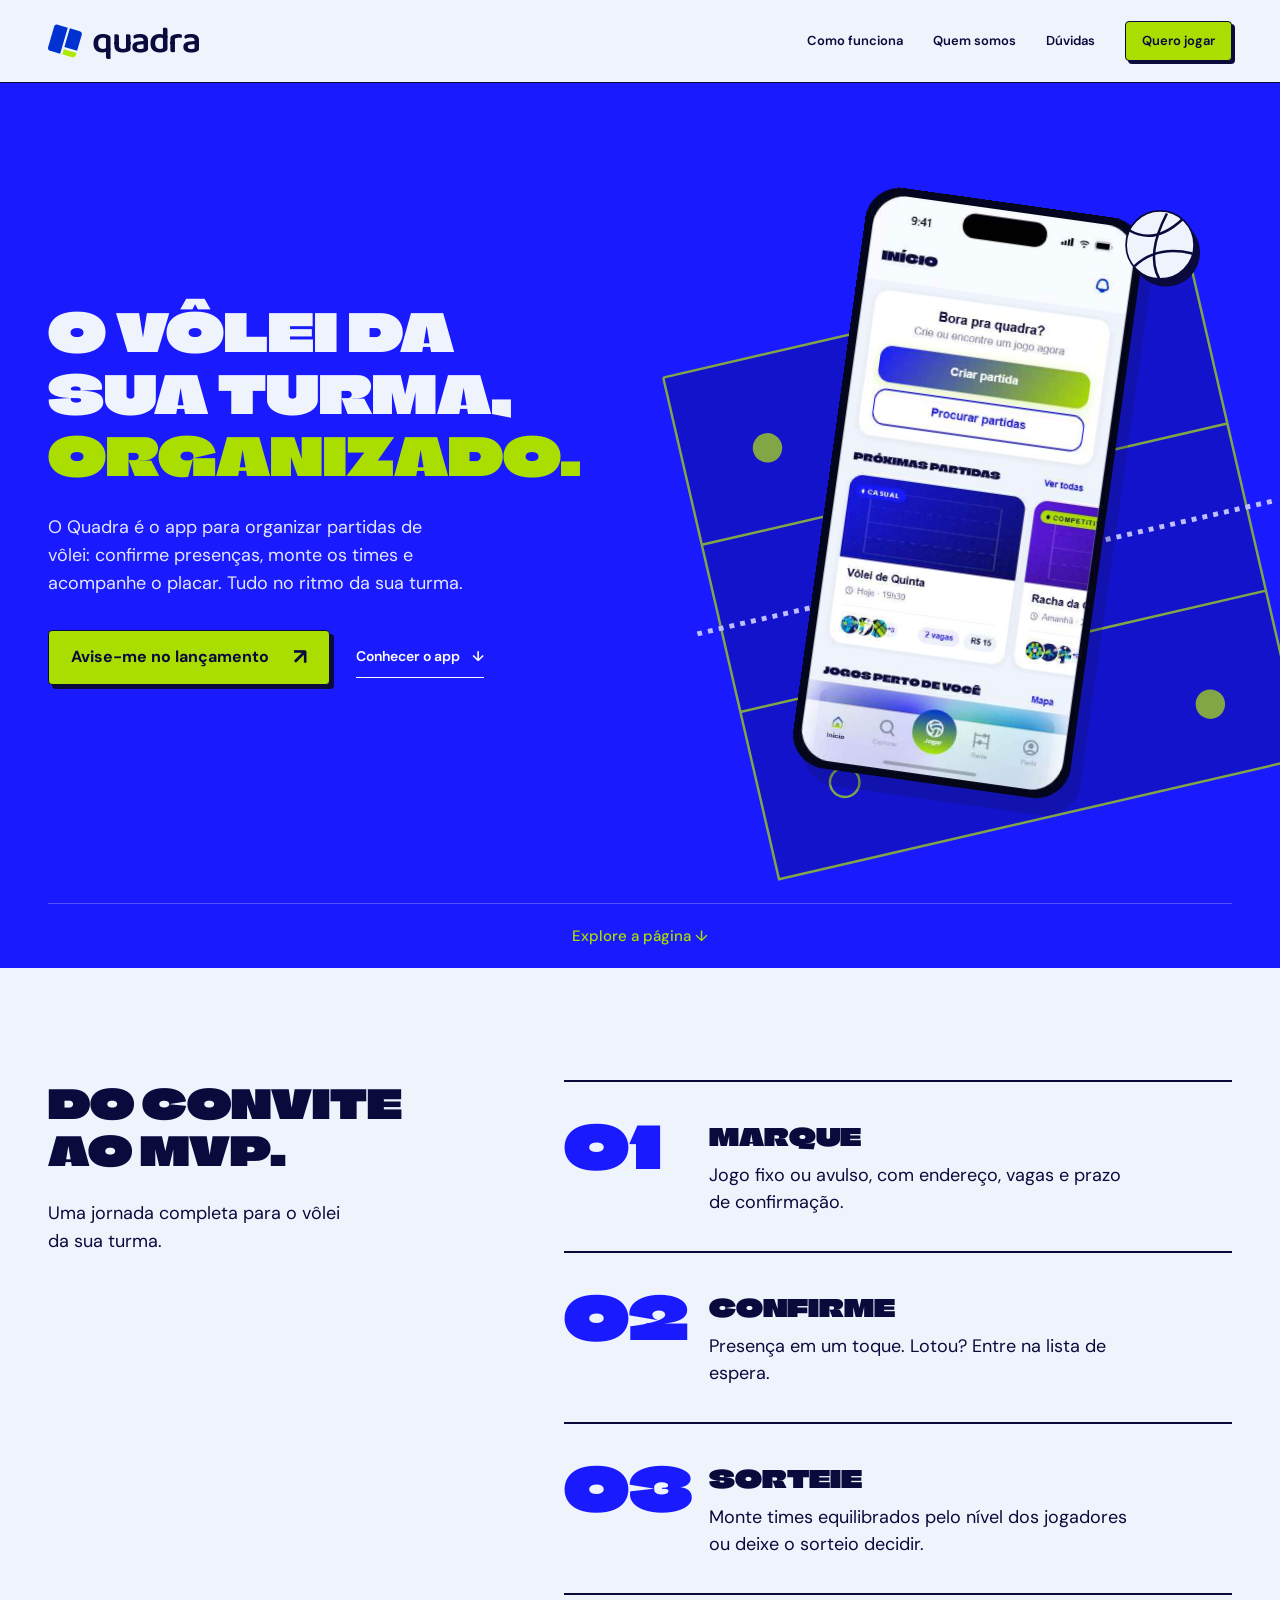
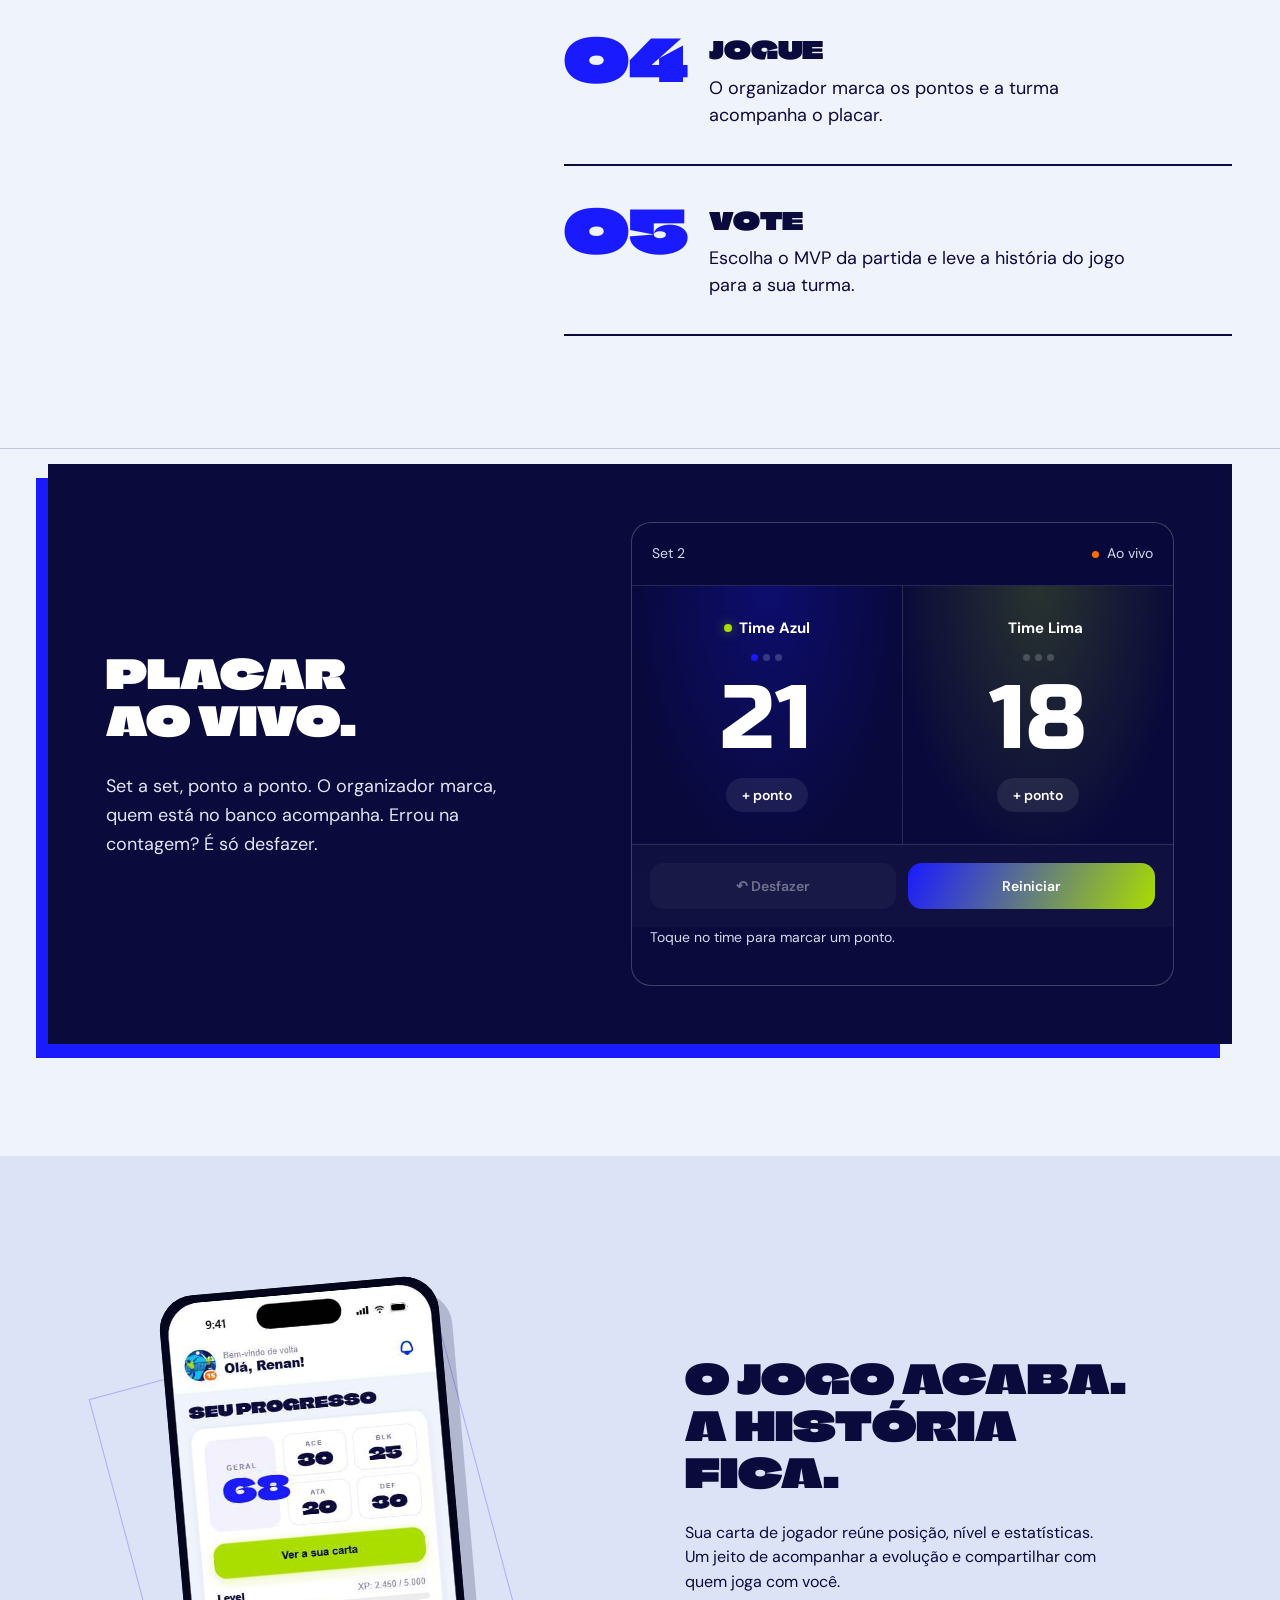
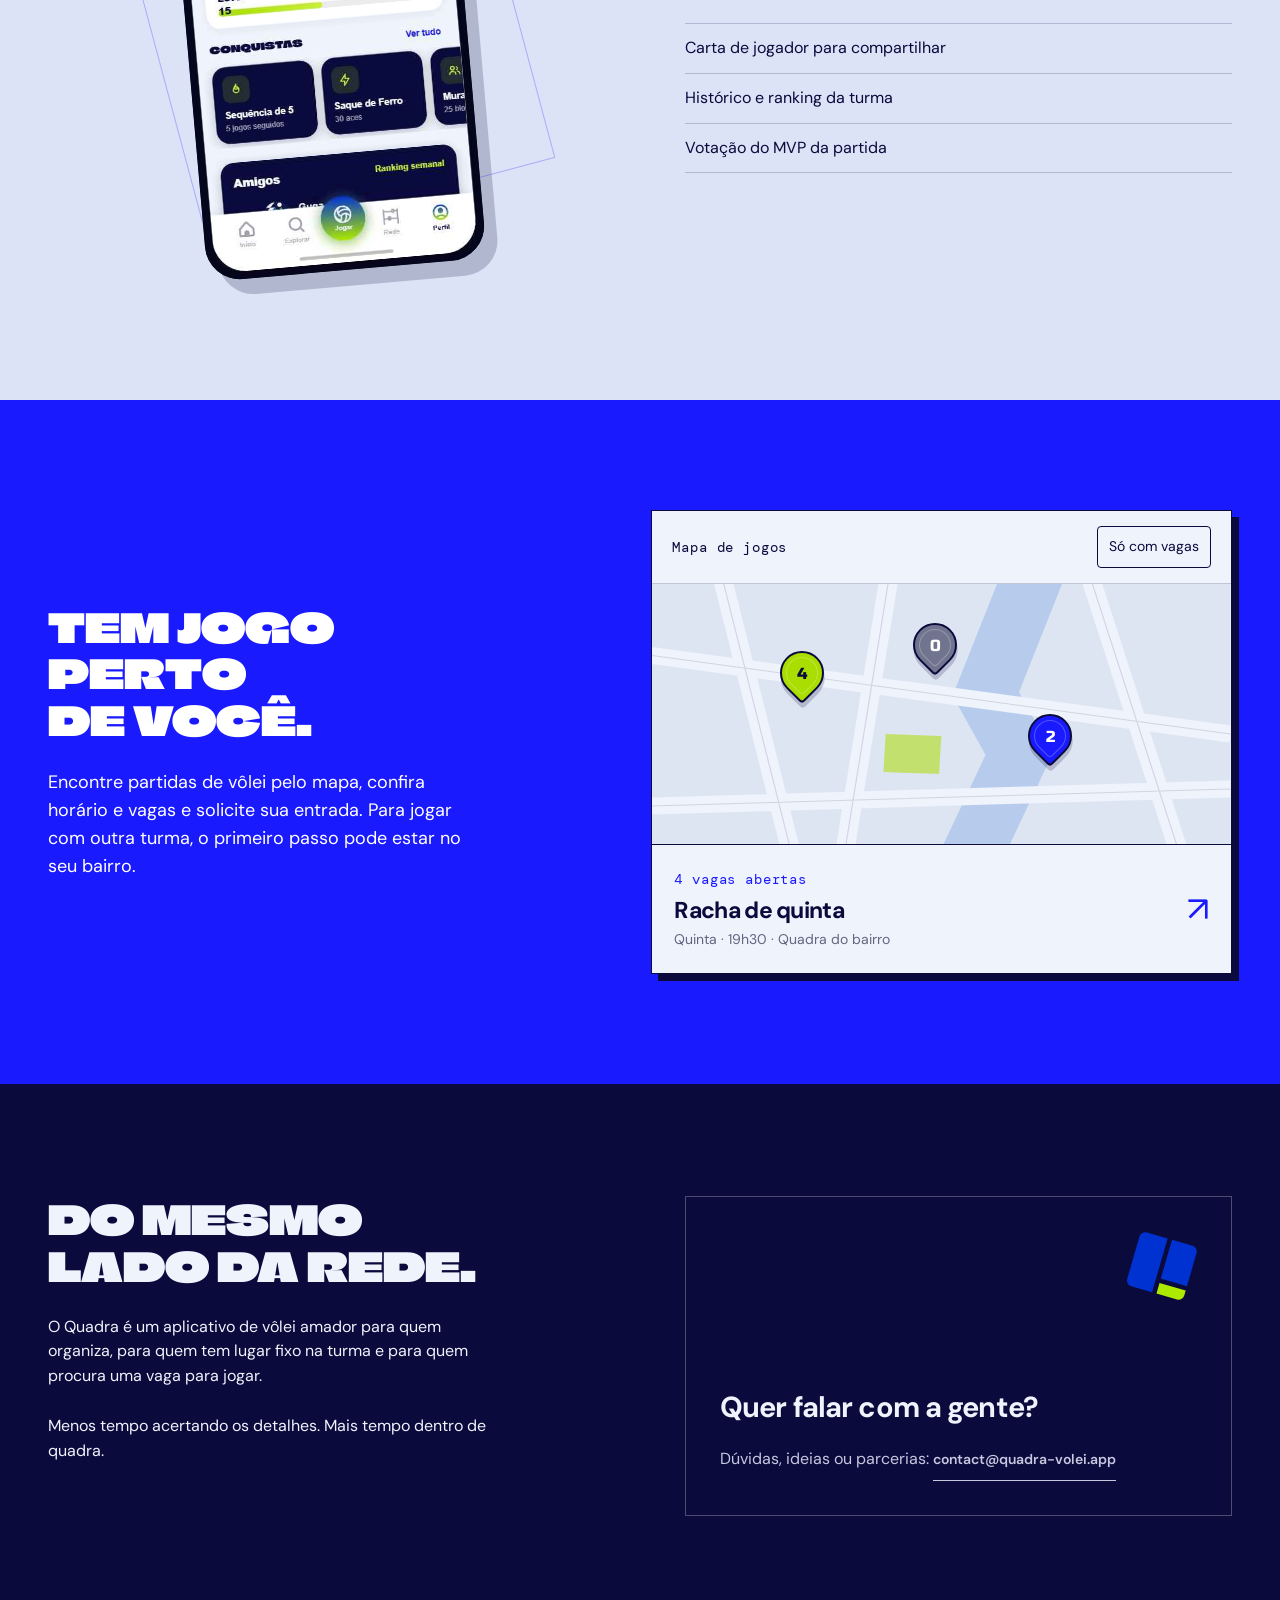
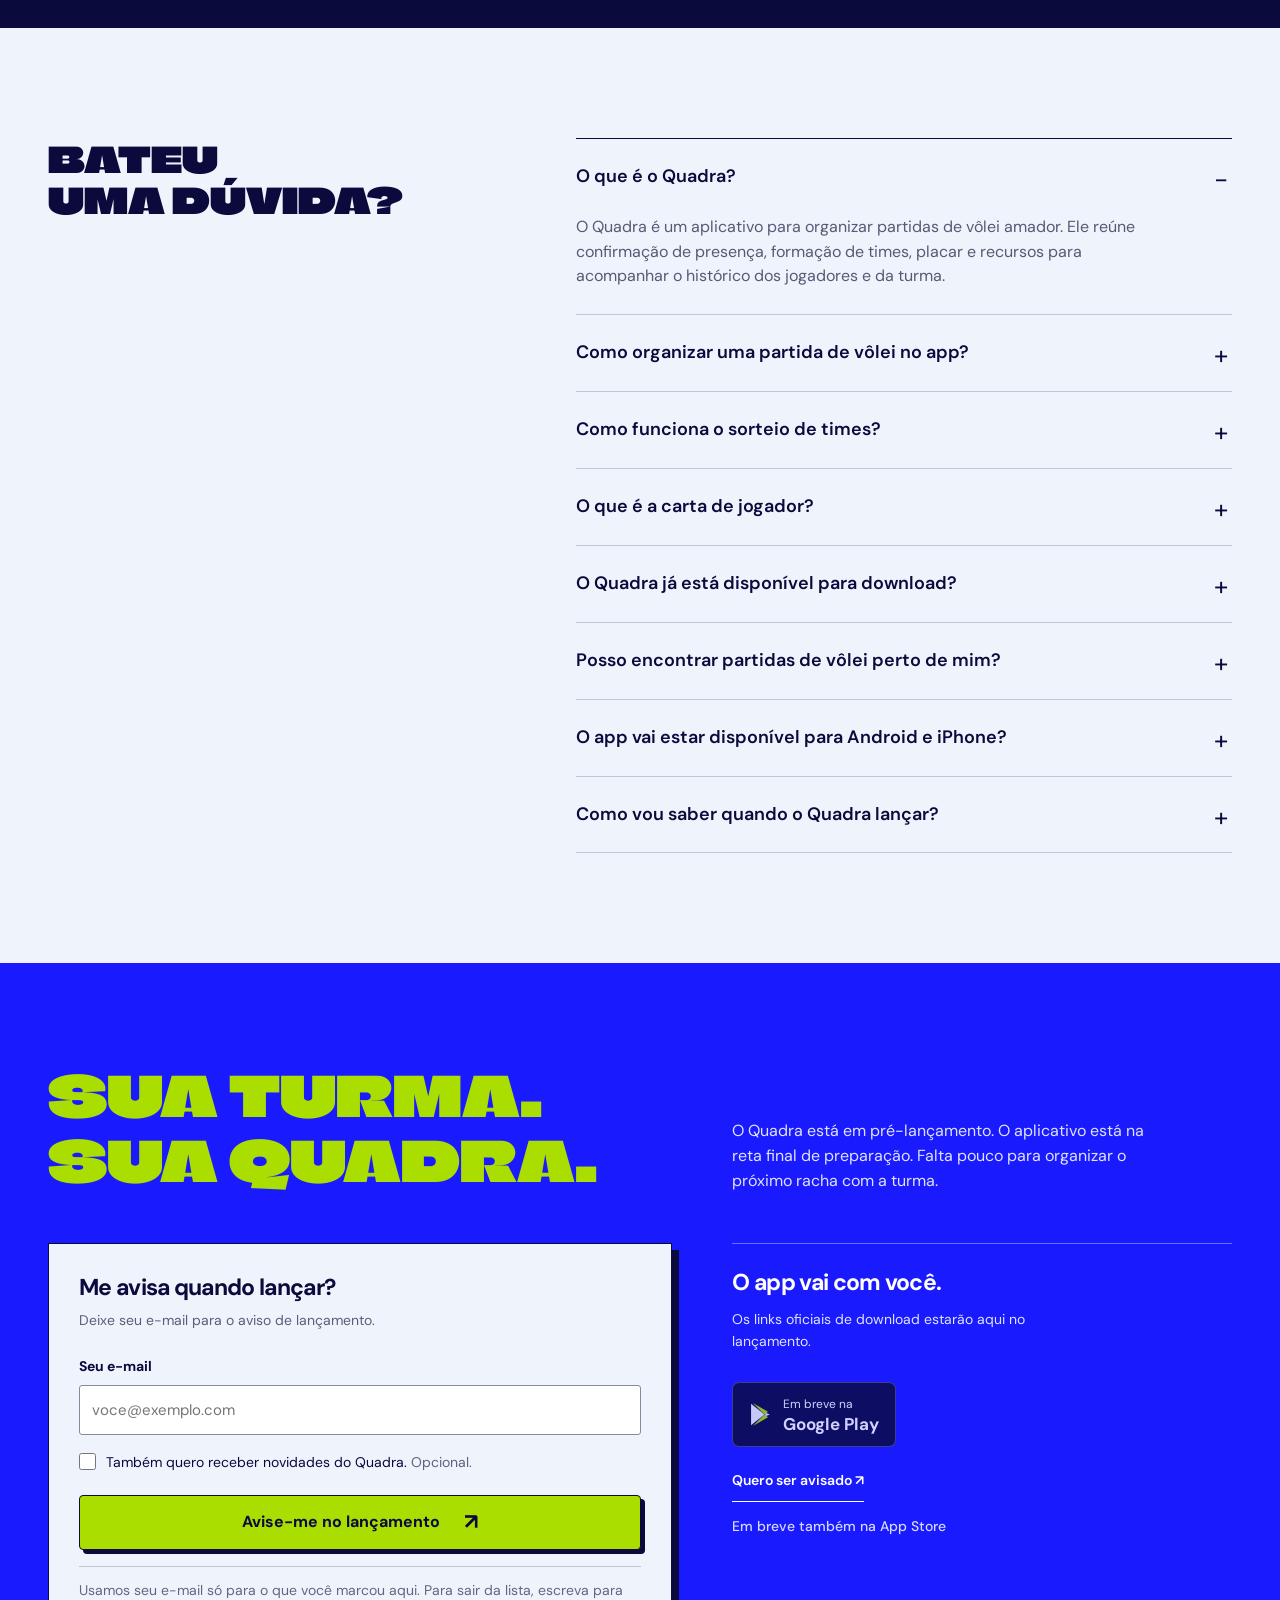
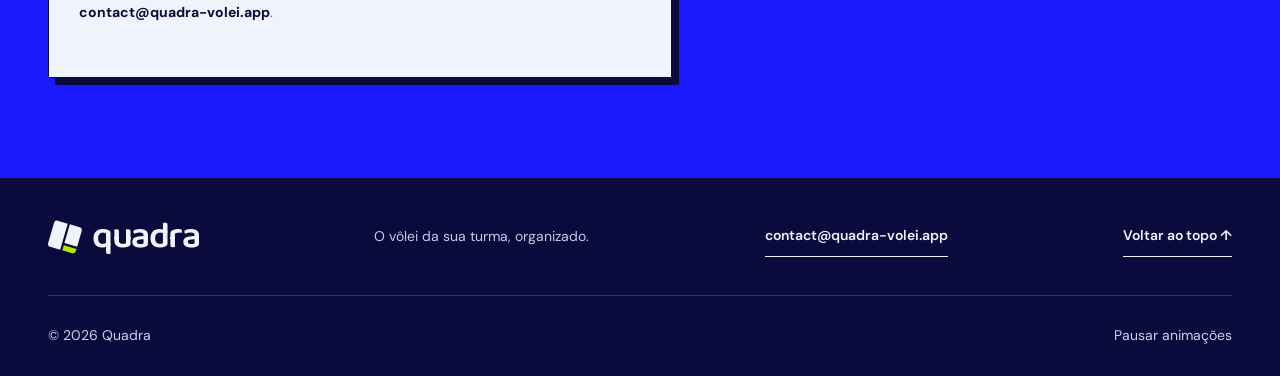
==== commit 5862f7a4: "feat(landing): lista de interesse grava e-mails no D1 O formulário volta a ter campo de e-mail e env" ====
--- a/index.html
+++ b/index.html
@@ -270,9 +270,9 @@
 <details><summary>O Quadra já está disponível para download?</summary><p>Ainda não. O Quadra está em pré-lançamento. Os links oficiais para download serão disponibilizados nesta página quando o aplicativo for lançado.</p></details>
 <details><summary>Posso encontrar partidas de vôlei perto de mim?</summary><p>O mapa de jogos permite consultar partidas, horários e vagas e solicitar entrada. Ele é diferente de um catálogo de arenas com avaliações e reservas, que está previsto como uma evolução futura.</p></details>
 <details><summary>O app vai estar disponível para Android e iPhone?</summary><p>O lançamento começa pelo Android. A disponibilidade para iPhone e as datas de cada plataforma ainda serão confirmadas.</p></details>
-<details><summary>Como vou saber quando o Quadra lançar?</summary><p>Mande um e-mail para <a class="text-link" href="mailto:contact@quadra-volei.app?subject=Quero%20ser%20avisado%20do%20lan%C3%A7amento">contact@quadra-volei.app</a> e a gente avisa quando o app sair.</p></details>
+<details><summary>Como vou saber quando o Quadra lançar?</summary><p>Deixe seu e-mail na <a class="text-link" href="#signup-form">lista de interesse</a> e a gente avisa quando o app sair. Receber novidades é opcional e separado do aviso de lançamento.</p></details>
 </div></div></section>
-<section class="launch" id="lancamento" aria-labelledby="launch-title"><div class="wrap"><div class="launch-head reveal"><div><h2 id="launch-title">Sua turma.<br>Sua quadra.</h2></div><p>O Quadra está em pré-lançamento. O aplicativo está na reta final de preparação. Falta pouco para organizar o próximo racha com a turma.</p></div><div class="launch-content"><div class="signup reveal" id="signup-form"><h3 id="signup-title">Me avisa quando lançar?</h3><p>Mande um e-mail e a gente avisa quando o app sair.</p><a class="btn arrow" href="mailto:contact@quadra-volei.app?subject=Quero%20ser%20avisado%20do%20lan%C3%A7amento">Avise-me no lançamento</a><p class="form-note">Ou escreva para <strong>contact@quadra-volei.app</strong></p></div>
+<section class="launch" id="lancamento" aria-labelledby="launch-title"><div class="wrap"><div class="launch-head reveal"><div><h2 id="launch-title">Sua turma.<br>Sua quadra.</h2></div><p>O Quadra está em pré-lançamento. O aplicativo está na reta final de preparação. Falta pouco para organizar o próximo racha com a turma.</p></div><div class="launch-content"><form class="signup reveal" id="signup-form" aria-labelledby="signup-title"><h3 id="signup-title">Me avisa quando lançar?</h3><p>Deixe seu e-mail para o aviso de lançamento.</p><label class="field-label" for="email">Seu e-mail</label><input class="email-field" type="email" id="email" name="email" placeholder="voce@exemplo.com" autocomplete="email" maxlength="254" required aria-describedby="form-note"><!-- Isca para robôs: pessoas não veem nem preenchem este campo --><input class="sr-only" type="text" name="site" tabindex="-1" autocomplete="off" aria-hidden="true"><label class="check-row"><input type="checkbox" name="newsletter" id="newsletter"><span>Também quero receber novidades do Quadra. <span class="muted">Opcional.</span></span></label><button class="btn arrow" id="signup-submit" type="submit">Avise-me no lançamento</button><div class="form-note" id="form-note">Usamos seu e-mail só para o que você marcou aqui. Para sair da lista, escreva para <strong>contact@quadra-volei.app</strong>.</div><p class="signup-feedback" id="signup-feedback" role="status"></p></form>
 <div class="download-box reveal" id="download"><h3>O app vai com você.</h3><p>Os links oficiais de download estarão aqui no lançamento.</p><div class="download-row"><div class="store-stack"><button class="store-button" type="button" disabled aria-label="Google Play: download ainda indisponível"><svg viewbox="0 0 24 28" aria-hidden="true"><path d="M2 2L17 14L2 26Z" fill="#EFF3FC"></path><path d="M4 1L21 11L17 14Z" fill="#AADD00"></path><path d="M17 14L21 17L4 27Z" fill="#AADD00"></path><path d="M18 12L23 14L18 16Z" fill="#EFF3FC"></path></svg><span><small>Em breve na</small><strong>Google Play</strong></span></button><a class="text-link" href="#signup-form">Quero ser avisado ↗</a><span class="store-status">Em breve também na App Store</span></div></div></div></div></div></section>
 </main><footer class="footer"><div class="wrap"><div class="footer-main"><a class="brand" href="#inicio" aria-label="Quadra, voltar ao início"><svg aria-hidden="true"><use href="#quadra-symbol-light"></use></svg><span class="wordmark">quadra</span></a><p>O vôlei da sua turma, organizado.</p><a class="text-link" href="mailto:contact@quadra-volei.app">contact@quadra-volei.app</a><a class="text-link" href="#inicio">Voltar ao topo ↑</a></div><div class="footer-bottom"><span>© 2026 Quadra</span><button class="motion-toggle" id="motion-toggle" type="button" aria-pressed="false">Pausar animações</button></div></div></footer>
 <script>function quadraScoreTransition(state, action) {
@@ -329,6 +329,20 @@
 document.querySelectorAll('[data-game]').forEach(button=>button.addEventListener('click',()=>selectGame(Number(button.dataset.game))));
 document.querySelector('#map-filter').addEventListener('click',event=>{const filter=event.currentTarget;const active=filter.getAttribute('aria-pressed')!=='true';filter.setAttribute('aria-pressed',String(active));document.querySelectorAll('[data-game]').forEach(button=>{button.hidden=active&&games[Number(button.dataset.game)].spots===0;});if(active&&games[selectedGame].spots===0)selectGame(0);});
 
+// Lista de interesse: grava o e-mail em /api/subscribe (functions/api/subscribe.js).
+const form=document.querySelector('#signup-form');
+form.addEventListener('submit',async event=>{
+ event.preventDefault();
+ const submit=document.querySelector('#signup-submit'),feedback=document.querySelector('#signup-feedback');
+ submit.disabled=true;feedback.textContent='Enviando…';
+ try{
+  const response=await fetch('/api/subscribe',{method:'POST',headers:{'content-type':'application/json'},body:JSON.stringify({email:form.email.value,newsletter:form.newsletter.checked,site:form.site.value})});
+  if(!response.ok)throw new Error(response.status);
+  form.reset();feedback.textContent='Pronto! A gente avisa quando o app sair.';
+ }catch{feedback.textContent='Não deu certo agora. Tente de novo ou escreva para contact@quadra-volei.app.';}
+ submit.disabled=false;
+});
+
 // Native details works without scripts; close it after choosing a destination.
 const mobileMenu=document.querySelector('.mobile-menu');
 mobileMenu.querySelectorAll('a').forEach(link=>link.addEventListener('click',()=>{mobileMenu.open=false;}));
